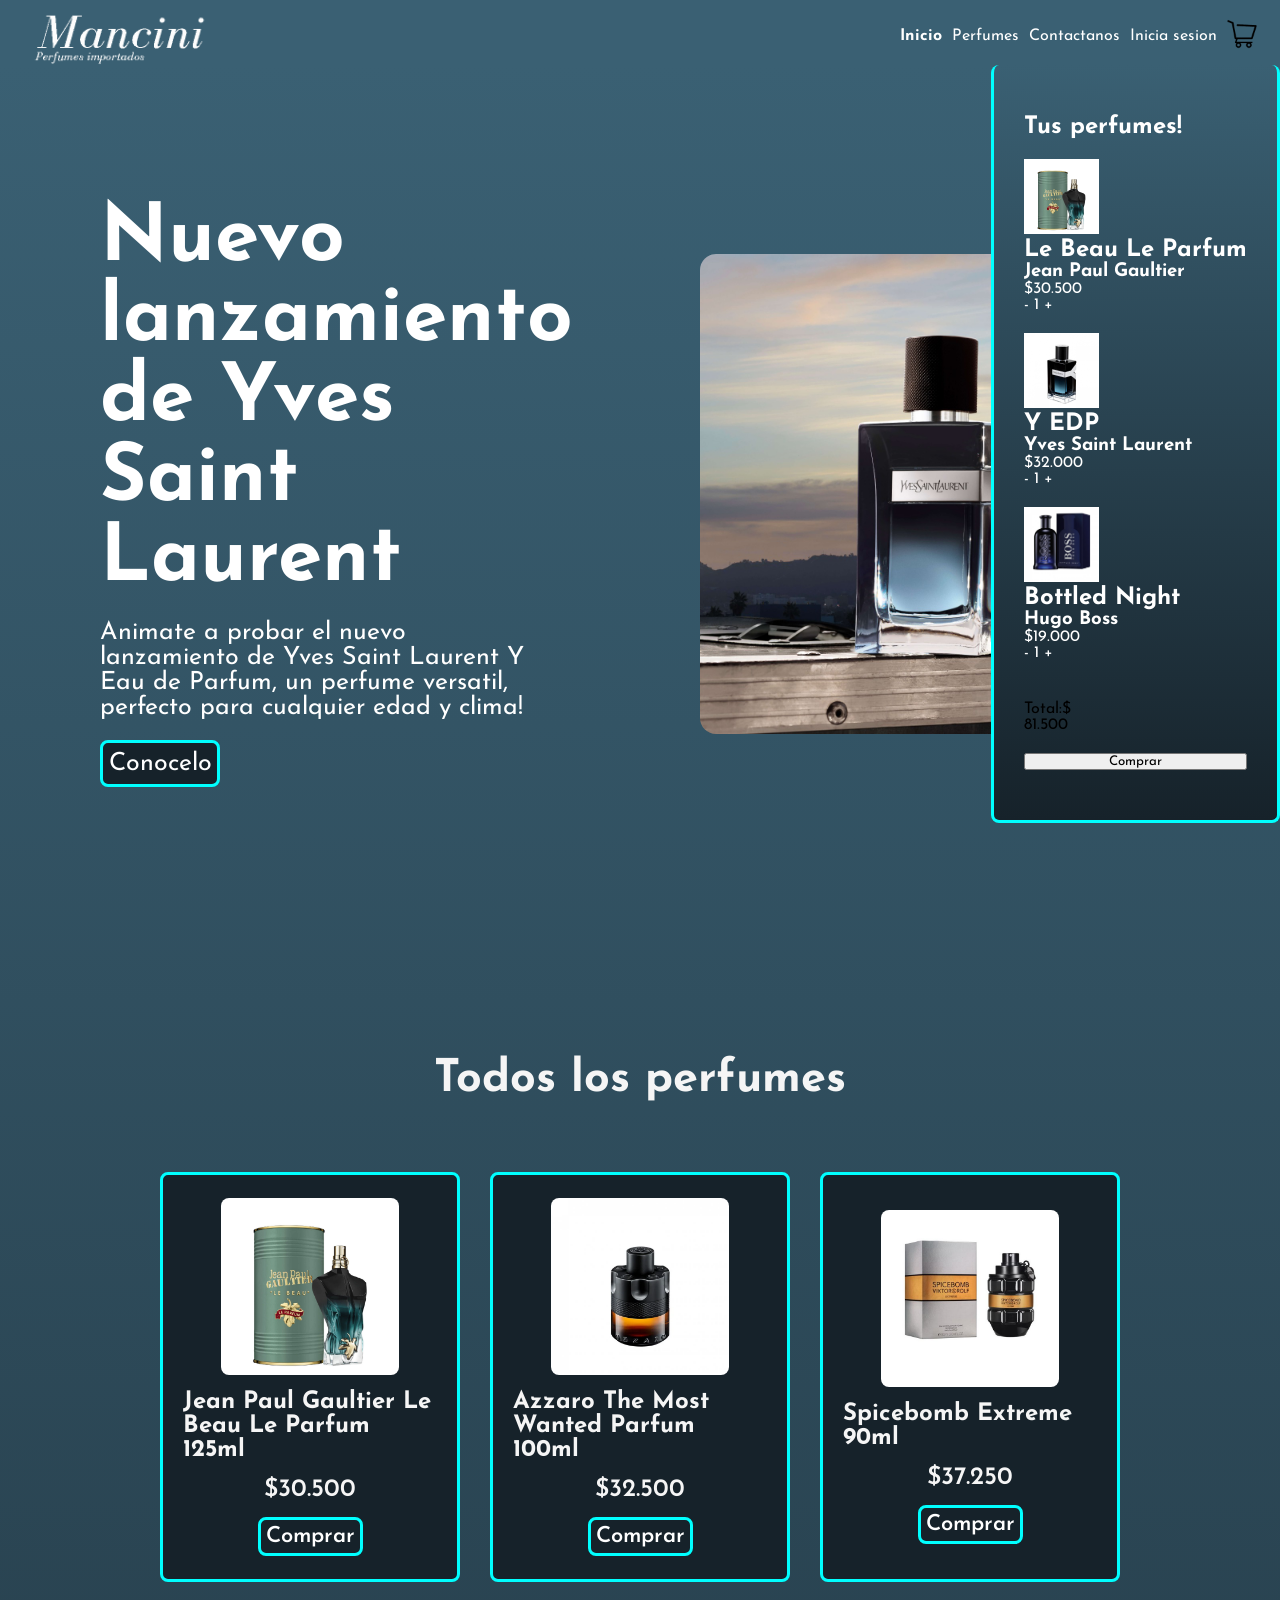
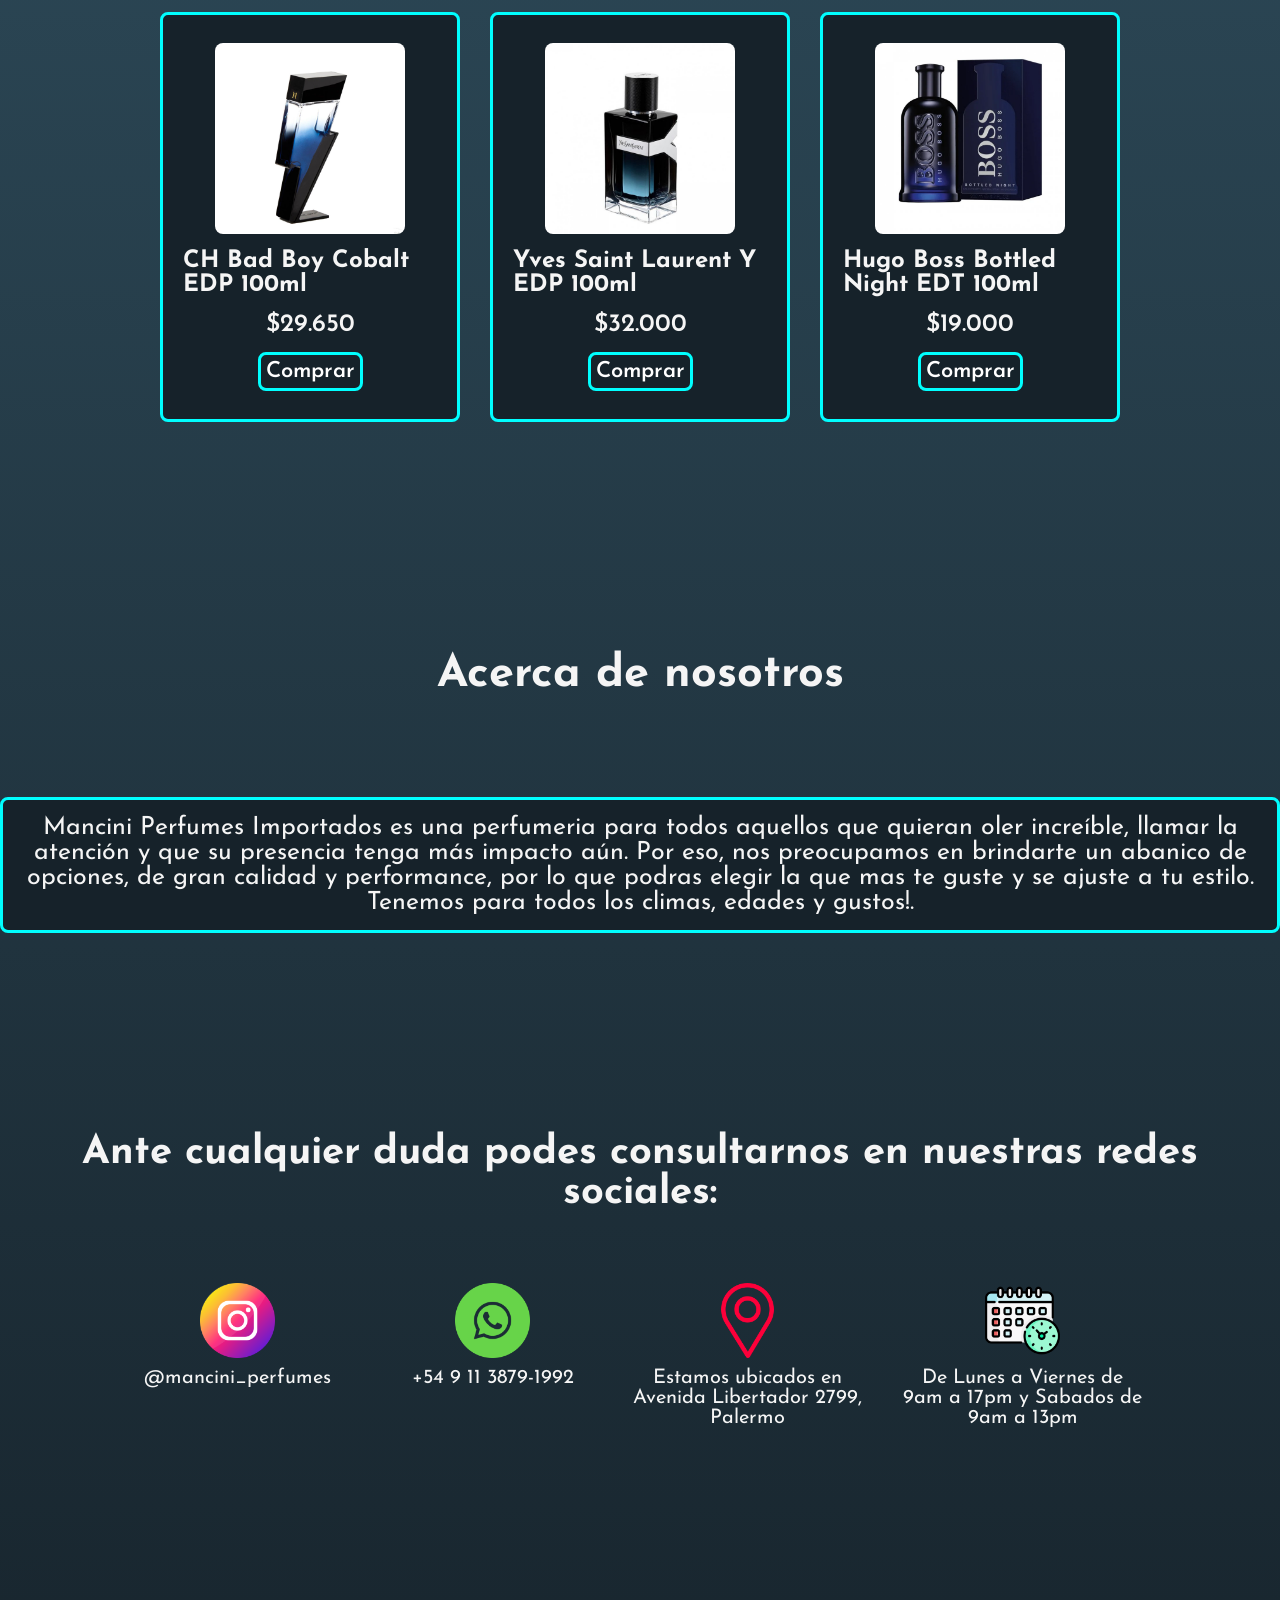
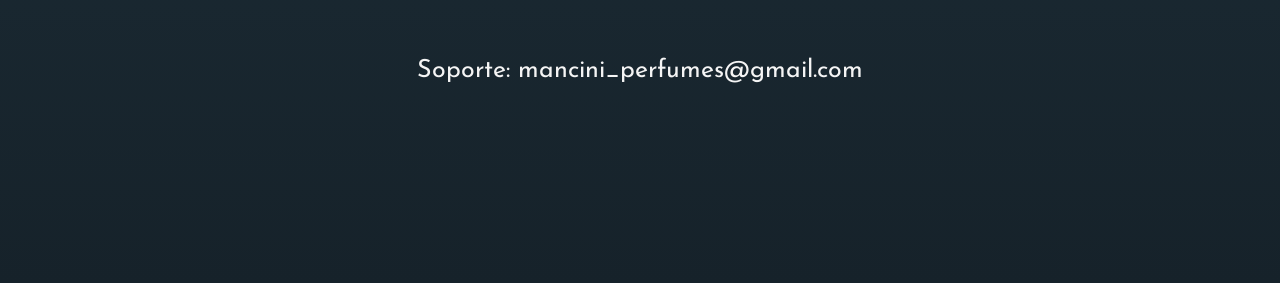
==== index.html @ 91bfac7e "carrito" ====
<!DOCTYPE html>
<html lang="en">
<head>
    <meta charset="UTF-8">
    <meta http-equiv="X-UA-Compatible" content="IE=edge">
    <meta name="viewport" content="width=device-width, initial-scale=1.0">
    <title>Mancini Perfumes Importados</title>
    <link rel="stylesheet" href="assets/style.css">
    <link rel="stylesheet" href="/assets/mediaquieries.css">
</head>
<body>
    <header> 
        <img src="/assets/img/logoint.png" alt="logoint" class="logo-h">

        <nav class="navbar">
            <label for="menu-toggle" class="menu-label">
                <img src="./assets/img/menuhamburguesa.png" alt="menu" class="menu-icon">
            </label>
            <input type="checkbox" id="menu-toggle">
            <ul class="navbar-list">
                <li><a href="./index.html">Inicio</a></li>
                <li><a href="#products">Perfumes</a></li>
                <li><a href="#contactanos-section">Contactanos</a></li>
                <li><a href="./inicio-de-sesion.html">Inicia sesion</a></li>
            </ul>
            <div class="cart-icon"><img src="./assets/img/carrito-removebg-preview.png" alt="carrito de compras"></div>
            <div class="cart">
                
                <h2>Tus perfumes!</h2>
                <!-- productos -->
                <div class="cart-item">
                    <img src="./assets/img/perfumes/142495-b-le-beau-le-parfum-edp-125ml_1.jpg" alt="le beau">
                    <div class="item-info">
                        <h2 class="product-title">Le Beau Le Parfum</h2>
                        <h3 class="product-brand">Jean Paul Gaultier</h3>
                        <p class="price">$30.500</p>
                    </div>
                    <div class="quantity-handler">
                        <span class="quantity-minus">-</span>
                        <span class="quantity-total">1</span>
                        <span class="quantity-plus">+</span>
                    </div>
                </div>

                <div class="cart-item">
                    <img src="./assets/img/perfumes/131161-a-y-edp-100ml_1_1.jpg" alt="le beau">
                    <div class="item-info">
                        <h2 class="product-title">Y EDP</h2>
                        <h3 class="product-brand">Yves Saint Laurent</h3>
                        <p class="price">$32.000</p>
                    </div>
                    <div class="quantity-handler">
                        <span class="quantity-minus">-</span>
                        <span class="quantity-total">1</span>
                        <span class="quantity-plus">+</span>
                    </div>
                </div>

                <div class="cart-item">
                    <img src="./assets/img/perfumes/hugo-boss-boss-bottled-night-eau-de-toilette-200ml.jpg" alt="le beau">
                    <div class="item-info">
                        <h2 class="product-title">Bottled Night</h2>
                        <h3 class="product-brand">Hugo Boss</h3>
                        <p class="price">$19.000</p>
                    </div>
                    <div class="quantity-handler">
                        <span class="quantity-minus">-</span>
                        <span class="quantity-total">1</span>
                        <span class="quantity-plus">+</span>
                    </div>
                </div>
                <span class="end-cart-list"></span>
                <div class="total-cart">
                    <p>Total:$</p>
                    <span>81.500</span>
                </div>
                <button class="btn-buy">Comprar</button>
            </div>
        </nav>
    </header>
    <main>
        <section id="hero">
            <div class="hero-text">
                <h1>Nuevo lanzamiento de Yves Saint Laurent</h1>
                <p>Animate a probar el nuevo lanzamiento de Yves Saint Laurent Y Eau de Parfum, un perfume versatil, perfecto para cualquier edad y clima!</p>
                <a href="#y-edp">Conocelo</a>
            </div>
            <div class="hero-card"><img src="./assets/img/hero-y-edp.jpg" alt="Y edp hero" class="Y-hero"></div>
        </section>

        <section id="products">
            <div class="titles"><h2 class="title-product">Todos los perfumes</h2></div>
            <div class="perfumes">
                    <div class="le-beau">
                        <img src="./assets/img/perfumes/142495-b-le-beau-le-parfum-edp-125ml_1.jpg" alt="lebeau" class="le-beau-le-parfum">
                        <h2 class="lebeau-title">Jean Paul Gaultier Le Beau Le Parfum 125ml</h2>
                        <p class="lebeau-price">$30.500</p>
                        <a href="#" class="BuyBtn">Comprar</a>
                    </div>

                    <div class="azzaro">
                        <img src="./assets/img/perfumes/azzaro-the-most-wanted-parfum-50ml.jpg" alt="mw" class="azzaromw">
                        <h2 class="azzaromw-title">Azzaro The Most Wanted Parfum 100ml</h2>
                        <p class="azzaromw-price">$32.500</p>
                        <a href="#" class="BuyBtn">Comprar</a>
                    </div>

                    <div class="spicebomb">
                        <img src="./assets/img/perfumes/spicebombextreme.jpg" alt="" class="spicebombex">
                        <h2 class="spicebomb-title">Spicebomb Extreme 90ml</h2>
                        <p class="spicebomb-price">$37.250</p>
                        <a href="#" class="BuyBtn">Comprar</a>
                    </div>

                    <div class="ch">
                        <img src="./assets/img/perfumes/142868-a-bad-boy-cobalt-edp-150ml_2.jpg" alt="chbb" class="bad-boy">
                        <h2 class="bad-boy-title">CH Bad Boy Cobalt EDP 100ml</h2>
                        <p class="bad-boy-price">$29.650</p>
                        <a href="#" class="BuyBtn">Comprar</a>
                    </div>
                
                    <div id="y-edp">
                        <img src="./assets/img/perfumes/131161-a-y-edp-100ml_1_1.jpg" alt="ysledp" class="ysl-y">
                        <h2 class="ysl-y-title">Yves Saint Laurent Y EDP 100ml</h2>
                        <p class="ysl-y-price">$32.000</p>
                        <a href="#" class="BuyBtn">Comprar</a>
                    </div>

                    <div class="hugo-boss">
                        <img src="./assets/img/perfumes/hugo-boss-boss-bottled-night-eau-de-toilette-200ml.jpg" alt="" class="bottled">
                        <h2 class="bottled-title">Hugo Boss Bottled Night EDT 100ml</h2>
                        <p class="bottled-price">$19.000</p>
                        <a href="#" class="BuyBtn">Comprar</a>
                    </div>
            </div>
        </section>

        <section id="about-us">
            <h2 class="about-us-title">Acerca de nosotros</h2>
            <p class="about-us-text">Mancini Perfumes Importados es una perfumeria para todos aquellos que quieran oler increíble, llamar la atención y que su presencia tenga más impacto aún.
                Por eso, nos preocupamos en brindarte un abanico de opciones, de gran calidad y performance, por lo que podras elegir la que mas te guste y se ajuste a tu estilo.
                Tenemos para todos los climas, edades y gustos!.</p>
        </section>

        <section id="contactanos-section">
            <h2 class="contacto-title">Ante cualquier duda podes consultarnos en nuestras redes sociales:</h2>
            <div class="redes">    
                <div class="instagram">   
                    <img src="./assets/img/logos-redes/3955024.png" alt="logoig" class="logo-insta">
                    <p class="texto-insta">@mancini_perfumes</p>
                </div>
                <div class="whatsapp">
                    <img src="./assets/img/logos-redes/whatsapp.png" alt="logowpp" class="logo-whatsapp">
                    <p class="texto-whatsapp">+54 9 11 3879-1992</p>
                </div>
                <div class="localizacion">
                    <img src="./assets/img/logos-redes/1001022.png" alt="" class="location">
                    <p class="direccion">Estamos ubicados en Avenida Libertador 2799, Palermo</p>
                </div>
                <div class="horarios">
                    <img src="./assets/img/logos-redes/2802888.png" alt="" class="horaydia">
                    <p>De Lunes a Viernes de 9am a 17pm y Sabados de 9am a 13pm</p>
                </div>
            </div>
        </section>
        <footer><p>Soporte: mancini_perfumes@gmail.com</p></footer>
        <div class="product-confirm"></div>
    </main>  
</body>
</html>
---- assets/style.css ----
@import url('https://fonts.googleapis.com/css2?family=Josefin+Sans:ital,wght@0,100;0,200;0,300;0,400;0,500;0,600;0,700;1,100;1,200;1,300;1,400;1,500;1,600;1,700&display=swap');

:root{
    --background-color-header: #3A6073;
    --background-color-main:#16222A;
}

*{
    margin: 0;
    padding: 0;
    box-sizing: border-box;
    text-decoration: none;
    list-style-type: none;
    font-family: 'Josefin Sans', sans-serif;
}

html {
    scroll-behavior: smooth;
    transition: transform 0.6s;
}

body::-webkit-scrollbar{
    display: none;
}

/* Header */

 header{
    margin-top: 0;
    width: 100%;
    display: flex;
    background:#3A6073;
    justify-content: space-between;
    align-items: center;
    max-height: 65px;
    padding: 0rem 0.5rem 0rem 1rem;
    position: sticky;
    top: 0;
    z-index: 1
}

.navbar,.navbar-list{
    display: flex;
    align-items: center;
    justify-content: center;
    flex-direction: row;
}

.navbar{
    gap: 10px;
}

.navbar-list{
    gap: 10px;
}

.navbar-list a{
    color: white;
    cursor: pointer;
}

.navbar-list li:first-child{
    font-weight: 900;
}

/* .cart-icon{
    width: 50px;
    cursor: pointer;
    padding-right: 5%;
} */

.logo-h{
    width: 200px;
    padding: 0.5rem;
    cursor: pointer;
}

#menu-toggle, .menu-label{
    display: none;
}

.cart-icon{
    width: 45px;
    padding-right:30px;
}

.cart-icon img{
    width: 30px;
    cursor: pointer;
  }

.cart{
    position: absolute;
    top: 65px;
    right: 0;
    padding: 50px 30px;
    background: -webkit-linear-gradient(to bottom, #3A6073, #16222A);
    background: linear-gradient(to bottom, #3A6073, #16222A);
    border: 3px solid aqua;
    border-top: 0px;
    border-radius: 0.5rem;
    display: flex;
    flex-direction: column;
    gap: 20px;
    z-index: 2;
}

.cart h2{
    color: white;
    font-weight: 800;
}

.cart-item{
    color: white;
}

.cart-item img{
    width: 75px;
}


/* Main */

main{
    background: #16222A;
    background: -webkit-linear-gradient(to bottom, #3A6073, #16222A);
    background: linear-gradient(to bottom, #3A6073, #16222A);
    display: flex;
    flex-direction: column;
    color: whitesmoke;
    align-items: center;
    justify-content: center;
    width: 100%;
    gap: 200px;
}

/* Hero */

#hero{
    display: flex;
    margin-top: 65px;
    padding: 70px 0px;
    max-width: 1200px;
    justify-content:center;
    align-items:center;
    flex-wrap: wrap;
}

.hero-text{
    display: flex;
    flex-direction: column;
    gap: 20px;
    max-width: 50%;
}

.hero-text h1{
    font-size: 80px;
    width: 85%;
    min-width: 500px;
    font-weight: 800;
    color: white;
}

.hero-text p{
    font-size: 25px;
    width: 75%;
    color: white;

}

.hero-text a{
    color: white;
    font-size: 25px;
    background-color: #16222A;
    border: solid 3px aqua;
    width: 120px;
    padding: 8px 0px;
    border-radius: 0.5rem;
    text-align: center;
}

.hero-card{
    width: 40%;
    display: flex;
    justify-content: center;
}

.Y-hero{
    width: 100%;
    border-radius: 1rem;
}

.titles{
    display: flex;
    flex-direction: column;
    font-size: 30px;
}

#products{
    flex-direction: column;
    display: flex;
    align-items: center;
    gap: 40px;
    width: 100vw;
}

.perfumes{

    display: grid;
    justify-content: center;
    grid-template-columns: 400px 400px 400px;
    width: 80%;
    margin: 0 auto;

    padding: 30px;

    gap: 30px;
}

.le-beau{
    display: flex;
    flex-direction: column;
    align-items: center;
    justify-content: center;
    border: 3px solid aqua;
    border-radius: 0.5rem;
    width: 400px;
    height: 500px;
    padding: 20px;
    gap: 15px;
    background-color: #16222A;
    transition: transform 0.6s;
    cursor: pointer;
}

.le-beau:hover{
    transform: scale(1.1)
}

.le-beau p{
    font-size: 25px;
    font-weight: 600;
}

.le-beau a{
    border: 3px solid aqua;
    background-color: #16222A;
    color: white;
    padding: 5px;
    font-size: 22px;
    font-weight: 600;
    border-radius: 0.5rem;
}

.le-beau img{
    width: 70%;
    border-radius: 0.5rem;
}

.azzaro{
    display: flex;
    flex-direction: column;
    align-items: center;
    justify-content: center;
    border: 3px solid aqua;
    border-radius: 0.5rem;
    width: 400px;
    height: 500px;
    padding: 20px;
    gap: 15px;
    background-color: #16222A;
    transition: transform 0.6s;
    cursor: pointer;
}

.azzaro:hover{
    transform: scale(1.1)
}

.azzaro p{
    font-size: 25px;
    font-weight: 600;
}

.azzaro a{
    border: 3px solid aqua;
    background-color: #16222A;
    color: white;
    padding: 5px;
    font-size: 22px;
    font-weight: 600;
    border-radius: 0.5rem;
}

.azzaro img{
    width: 70%;
    border-radius: 0.5rem;
}

.spicebomb{
    display: flex;
    flex-direction: column;
    align-items: center;
    justify-content: center;
    border: 3px solid aqua;
    border-radius: 0.5rem;
    width: 400px;
    height: 500px;
    padding: 20px;
    gap: 15px;
    background-color: #16222A;
    transition: transform 0.6s;
    cursor: pointer;
}

.spicebomb:hover{
    transform: scale(1.1)
}

.spicebomb p{
    font-size: 25px;
    font-weight: 600;
}

.spicebomb a{
    border: 3px solid aqua;
    background-color: #16222A;
    color: white;
    padding: 5px;
    font-size: 22px;
    font-weight: 600;
    border-radius: 0.5rem;
}

.spicebomb img{
    width: 70%;
    border-radius: 0.5rem;
}

.ch{
    display: flex;
    flex-direction: column;
    align-items: center;
    justify-content: center;
    border: 3px solid aqua;
    border-radius: 0.5rem;
    width: 400px;
    height: 500px;
    padding: 20px;
    gap: 15px;
    background-color: #16222A;
    transition: transform 0.6s;
    cursor: pointer;
}

.ch:hover{
    transform: scale(1.1)
}

.ch p{
    font-size: 25px;
    font-weight: 600;
}

.ch a{
    border: 3px solid aqua;
    background-color: #16222A;
    color: white;
    padding: 5px;
    font-size: 22px;
    font-weight: 600;
    border-radius: 0.5rem;
}

.ch img{
    width: 75%;
    border-radius: 0.5rem;
}

#y-edp{
    display: flex;
    flex-direction: column;
    align-items: center;
    justify-content: center;
    border: 3px solid aqua;
    border-radius: 0.5rem;
    width: 400px;
    height: 500px;
    padding: 20px;
    gap: 15px;
    background-color: #16222A;
    transition: transform 0.6s;
    cursor: pointer;
}

#y-edp:hover{
    transform: scale(1.1)
}

#y-edp p{
    font-size: 25px;
    font-weight: 600;
}

#y-edp a{
    border: 3px solid aqua;
    background-color: #16222A;
    color: white;
    padding: 5px;
    font-size: 22px;
    font-weight: 600;
    border-radius: 0.5rem;
}

#y-edp img{
    width: 75%;
    border-radius: 0.5rem;
}

.hugo-boss{
    display: flex;
    flex-direction: column;
    align-items: center;
    justify-content: center;
    border: 3px solid aqua;
    border-radius: 0.5rem;
    width: 400px;
    height: 500px;
    padding: 20px;
    gap: 15px;
    background-color: #16222A;
    transition: transform 0.6s;
    cursor: pointer;
}

.hugo-boss:hover{
    transform: scale(1.1)
}

.hugo-boss p{
    font-size: 25px;
    font-weight: 600;
}

.hugo-boss a{
    border: 3px solid aqua;
    background-color: #16222A;
    color: white;
    padding: 5px;
    font-size: 22px;
    font-weight: 600;
    border-radius: 0.5rem;
}

.hugo-boss img{
    width: 75%;
    border-radius: 0.5rem;
}

#about-us{
    display: flex;
    flex-direction: column;
    justify-content: center;
    text-align: center;
    gap: 100px;
    max-width: 1400px;
}

#about-us h2{
    font-size: 45px;
}

.about-us-text{
    font-size: 25px;
    text-align: center;
    background-color: #16222A;
    padding: 15px;
    border: 3px solid aqua;
    border-radius: 0.5rem;
    max-width: 100%;
}

/* Inicio de parte de "inicia de sesion/registrate" */

#iniciosesion{
    display: flex;
    flex-direction: column;
    flex-wrap: wrap;
    width: 100vw;
    height: 100vh;
    background: #16222A;
    background: -webkit-linear-gradient(to bottom, #3A6073, #16222A);
    background: linear-gradient(to bottom, #3A6073, #16222A);
}

.logo-inicio-sesion{
    display: flex;
    justify-content: center;
    top: 0;
}

.formulario{
    position:absolute;
    top: 50%;
    left: 50%;
    transform: translate(-50%, -50%);
    width: 400px;
    height: 400px;
    background:#16222A;
    border: solid 3px aqua;
    border-radius: 0.5rem;
    color: white;
}

.formulario h1{
    text-align: center;
    padding: 20px 0px 20px 0px;
}

.formulario form{
    display: flex;
    flex-direction: column;
    align-items: center;
    justify-content: center;
    gap: 40px;
    font-size: 30px;
}

#email{
    justify-content: center;
    align-items: center;
    height: 25px;
    font-size: 20px;
}

#password{
    justify-content: center;
    align-items: center;
    height: 25px;
    font-size: 20px;
}

.registrarse{
    text-align: center;
}

.sign-in{
    height: 30px;
    width: 200px;
    font-size: 20px;
    font-weight: 700;
    background: #16222A;
    border: 3px solid aqua;
    border-radius: 0.5rem;
    padding: 5px 0px 25px 35px;
    color: white;
}

#registro{
    display: flex;
    flex-direction: column;
    flex-wrap: wrap;
    width: 100vw;
    height: 100vh;
    background: #16222A;
    background: -webkit-linear-gradient(to bottom, #3A6073, #16222A);
    background: linear-gradient(to bottom, #3A6073, #16222A);
}

.sign-up{
    height: 30px;
    width: 200px;
    font-size: 20px;
    font-weight: 700;
    background: #16222A;
    border: 3px solid aqua;
    border-radius: 0.5rem;
    padding: 5px 0px 25px 35px;
    color: white;
}

/* Inicio de codigo de parte "contactanos" */

#contactanos-section{
    flex-direction: column;
    display: flex;
    align-items: center;
    gap: 40px;
    width: 100vw;
}

.contacto-title{
    display: flex;
    text-align: center;
    font-size: 40px;
}


.redes{
    display: grid;
    justify-content: center;
    grid-template-columns: 240px 240px 300px 300px;
    width: 80%;
    margin: 0 auto;
    padding: 30px;
    gap: 15px;
}

.instagram{
    display: flex;
    flex-direction: column;
    align-items: center;
    width: 240px;
    gap: 10px;
}

.instagram img{
    width: 75px;
}

.instagram p{
    font-size: 20px;
}

.whatsapp{
    display: flex;
    flex-direction: column;
    align-items: center;
    width: 240px;
    gap: 10px;
}

.whatsapp img{
    width: 75px;
}

.whatsapp p{
    font-size: 20px;
}


.localizacion{
    display: flex;
    flex-direction: column;
    align-items: center;
    width: 300px;
    gap: 10px;
}

.localizacion img{
    width: 75px;
}

.localizacion p{
    text-align: center;
    font-size: 20px;
}

.horarios{
    display: flex;
    flex-direction: column;
    align-items: center;
    width: 300px;
    gap: 10px;
}

.horarios img{
    width: 75px;
}

.horarios p{
    text-align: center;
    font-size: 20px;
}

footer{
    display: flex;
    text-align: center;
}

footer p{
    font-size: 25px;
}
---- assets/mediaquieries.css ----
@media (max-width:1440px){
    *{
        margin: 0;
        padding: 0;
        box-sizing: border-box;
        text-decoration: none;
        list-style-type: none;
        font-family: 'Josefin Sans', sans-serif;
        flex-wrap: wrap;
    }

    .navbar,.navbar-list{
        display: flex;
        align-items: center;
        justify-content: space-between;
        flex-wrap: nowrap;
        gap: 10px;
    }


}

@media (max-width:1299px){
    *{
        margin: 0;
        padding: 0;
        box-sizing: border-box;
        text-decoration: none;
        list-style-type: none;
        font-family: 'Josefin Sans', sans-serif;
        flex-wrap: wrap;
    }

    .navbar,.navbar-list{
        display: flex;
        align-items: center;
        justify-content: space-between;
        flex-wrap: nowrap;
        gap: 10px;
    }

    .perfumes{
        display: grid;
        grid-template-columns: 300px 300px 300px;
    }

    .le-beau{
        display: flex;
        flex-direction: column;
        align-items: center;
        justify-content: center;
        border: 3px solid aqua;
        border-radius: 0.5rem;
        width: 300px;
        height: 410px;
        padding: 20px;
        gap: 15px;
        background-color: #16222A;
        transition: transform 0.6s;
        cursor: pointer;
    }

    .azzaro{
        display: flex;
        flex-direction: column;
        align-items: center;
        justify-content: center;
        border: 3px solid aqua;
        border-radius: 0.5rem;
        width: 300px;
        height: 410px;
        padding: 20px;
        gap: 15px;
        background-color: #16222A;
        transition: transform 0.6s;
        cursor: pointer;
    }

    .spicebomb{
        display: flex;
        flex-direction: column;
        align-items: center;
        justify-content: center;
        border: 3px solid aqua;
        border-radius: 0.5rem;
        width: 300px;
        height: 410px;
        padding: 20px;
        gap: 15px;
        background-color: #16222A;
        transition: transform 0.6s;
        cursor: pointer;
    }

    .ch{
        display: flex;
        flex-direction: column;
        align-items: center;
        justify-content: center;
        border: 3px solid aqua;
        border-radius: 0.5rem;
        width: 300px;
        height: 410px;
        padding: 20px;
        gap: 15px;
        background-color: #16222A;
        transition: transform 0.6s;
        cursor: pointer;
    }

    #y-edp{
        display: flex;
        flex-direction: column;
        align-items: center;
        justify-content: center;
        border: 3px solid aqua;
        border-radius: 0.5rem;
        width: 300px;
        height: 410px;
        padding: 20px;
        gap: 15px;
        background-color: #16222A;
        transition: transform 0.6s;
        cursor: pointer;
    }

    .hugo-boss{
        display: flex;
        flex-direction: column;
        align-items: center;
        justify-content: center;
        border: 3px solid aqua;
        border-radius: 0.5rem;
        width: 300px;
        height: 410px;
        padding: 20px;
        gap: 15px;
        background-color: #16222A;
        transition: transform 0.6s;
        cursor: pointer;
    }

    .redes{
        display: grid;
        grid-template-columns: 240px 240px 260px 260px;
    }

    .instagram{
        width: 240px;
    }

    .whatsapp{
        width: 240px;
    }

    .localizacion{
        width: 240px;
    }

    .horarios{
        width:240px;
    }
}

@media (max-width:1024px){
    *{
        margin: 0;
        padding: 0;
        box-sizing: border-box;
        text-decoration: none;
        list-style-type: none;
        font-family: 'Josefin Sans', sans-serif;
        flex-wrap: wrap;
    }

    .navbar,.navbar-list{
        display: flex;
        align-items: center;
        justify-content: space-between;
        flex-wrap: nowrap;
        gap: 10px;
    }

    .redes{
        display: grid;
        grid-template-columns: 220px 220px 240px 240px;
    }

    .instagram{
        width: 220px;
    }

    .whatsapp{
        width: 220px;
    }

    .localizacion{
        width: 220px;
    }

    .horarios{
        width:220px;
    }
}

@media (max-width:999px){
    *{
        margin: 0;
        padding: 0;
        box-sizing: border-box;
        text-decoration: none;
        list-style-type: none;
        font-family: 'Josefin Sans', sans-serif;
        flex-wrap: wrap;
    }

    .navbar,.navbar-list{
        display: flex;
        align-items: center;
        justify-content: space-between;
        flex-wrap: nowrap;
        gap: 10px;
    }

    .perfumes{
        display: grid;
        grid-template-columns: 250px 250px 250px;
    }

    .le-beau{
        display: flex;
        flex-direction: column;
        align-items: center;
        justify-content: center;
        border: 3px solid aqua;
        border-radius: 0.5rem;
        width: 250px;
        height: 380px;
        padding: 20px;
        gap: 15px;
        background-color: #16222A;
        transition: transform 0.6s;
        cursor: pointer;
    }

    .azzaro{
        display: flex;
        flex-direction: column;
        align-items: center;
        justify-content: center;
        border: 3px solid aqua;
        border-radius: 0.5rem;
        width: 250px;
        height: 380px;
        padding: 20px;
        gap: 15px;
        background-color: #16222A;
        transition: transform 0.6s;
        cursor: pointer;
    }

    .spicebomb{
        display: flex;
        flex-direction: column;
        align-items: center;
        justify-content: center;
        border: 3px solid aqua;
        border-radius: 0.5rem;
        width: 250px;
        height: 380px;
        padding: 20px;
        gap: 15px;
        background-color: #16222A;
        transition: transform 0.6s;
        cursor: pointer;
    }

    .ch{
        display: flex;
        flex-direction: column;
        align-items: center;
        justify-content: center;
        border: 3px solid aqua;
        border-radius: 0.5rem;
        width: 250px;
        height: 380px;
        padding: 20px;
        gap: 15px;
        background-color: #16222A;
        transition: transform 0.6s;
        cursor: pointer;
    }

    #y-edp{
        display: flex;
        flex-direction: column;
        align-items: center;
        justify-content: center;
        border: 3px solid aqua;
        border-radius: 0.5rem;
        width: 250px;
        height: 380px;
        padding: 20px;
        gap: 15px;
        background-color: #16222A;
        transition: transform 0.6s;
        cursor: pointer;
    }

    .hugo-boss{
        display: flex;
        flex-direction: column;
        align-items: center;
        justify-content: center;
        border: 3px solid aqua;
        border-radius: 0.5rem;
        width: 250px;
        height: 380px;
        padding: 20px;
        gap: 15px;
        background-color: #16222A;
        transition: transform 0.6s;
        cursor: pointer;
    }

    .redes{
        display: grid;
        grid-template-columns: 180px 180px 200px 200px;
    }

    .instagram{
        width: 180px;
    }

    .whatsapp{
        width: 180px;
    }

    .localizacion{
        width: 200px;
    }

    .horarios{
        width:200px;
    }
}

@media (max-width:860px){
    *{
        margin: 0;
        padding: 0;
        box-sizing: border-box;
        text-decoration: none;
        list-style-type: none;
        font-family: 'Josefin Sans', sans-serif;
        flex-wrap: wrap;
    }

    .navbar,.navbar-list{
        display: flex;
        align-items: center;
        justify-content: space-between;
        flex-wrap: nowrap;
        gap: 10px;
    }

    .perfumes{
        display: flex;
    }

    .le-beau{
        display: flex;
        flex-direction: column;
        align-items: center;
        justify-content: center;
        border: 3px solid aqua;
        border-radius: 0.5rem;
        width: 250px;
        height: 400px;
        padding: 20px;
        gap: 15px;
        background-color: #16222A;
        transition: transform 0.6s;
        cursor: pointer;
    }

    .azzaro{
        display: flex;
        flex-direction: column;
        align-items: center;
        justify-content: center;
        border: 3px solid aqua;
        border-radius: 0.5rem;
        width: 250px;
        height: 400px;
        padding: 20px;
        gap: 15px;
        background-color: #16222A;
        transition: transform 0.6s;
        cursor: pointer;
    }

    .spicebomb{
        display: flex;
        flex-direction: column;
        align-items: center;
        justify-content: center;
        border: 3px solid aqua;
        border-radius: 0.5rem;
        width: 250px;
        height: 400px;
        padding: 20px;
        gap: 15px;
        background-color: #16222A;
        transition: transform 0.6s;
        cursor: pointer;
    }

    .ch{
        display: flex;
        flex-direction: column;
        align-items: center;
        justify-content: center;
        border: 3px solid aqua;
        border-radius: 0.5rem;
        width: 250px;
        height: 400px;
        padding: 20px;
        gap: 15px;
        background-color: #16222A;
        transition: transform 0.6s;
        cursor: pointer;
    }

    #y-edp{
        display: flex;
        flex-direction: column;
        align-items: center;
        justify-content: center;
        border: 3px solid aqua;
        border-radius: 0.5rem;
        width: 250px;
        height: 400px;
        padding: 20px;
        gap: 15px;
        background-color: #16222A;
        transition: transform 0.6s;
        cursor: pointer;
    }

    .hugo-boss{
        display: flex;
        flex-direction: column;
        align-items: center;
        justify-content: center;
        border: 3px solid aqua;
        border-radius: 0.5rem;
       width: 250px;
        height: 400px;
        padding: 20px;
        gap: 15px;
        background-color: #16222A;
        transition: transform 0.6s;
        cursor: pointer;
    }

    .redes{
        display: grid;
        gap: 15px;
        grid-template-columns: 170px 160px 160px 160px;
    }

    .instagram{
        width: 160px;
    }

    .instagram p{
        font-size: large;
    }

    .whatsapp{
        width: 160px;
    }

    .whatsapp p{
        font-size: large;
    }

    .localizacion{
        width: 160px;
    }

    .localizacion p{
        font-size: large;
    }

    .horarios{
        width: 160px;
    }

    .horarios p{
        font-size: large;
    }
}

@media (max-width:737px){
    *{
        margin: 0;
        padding: 0;
        box-sizing: border-box;
        text-decoration: none;
        list-style-type: none;
        font-family: 'Josefin Sans', sans-serif;
        flex-wrap: wrap;
    }

    .navbar,.navbar-list{
        display: flex;
        align-items: center;
        justify-content: space-between;
        flex-wrap: nowrap;
        gap: 10px;
    }

    .hero-text h1{
        font-size: 40px;
        width: 35%;
        min-width: 400px;
        font-weight: 800;
        color: white;
    }

    .perfumes{
        display: grid;
        grid-template-columns: 250px 250px;
    }

    .le-beau{
        display: flex;
        flex-direction: column;
        align-items: center;
        justify-content: center;
        border: 3px solid aqua;
        border-radius: 0.5rem;
        width: 250px;
        height: 400px;
        padding: 20px;
        gap: 15px;
        background-color: #16222A;
        transition: transform 0.6s;
        cursor: pointer;
    }

    .azzaro{
        display: flex;
        flex-direction: column;
        align-items: center;
        justify-content: center;
        border: 3px solid aqua;
        border-radius: 0.5rem;
        width: 250px;
        height: 400px;
        padding: 20px;
        gap: 15px;
        background-color: #16222A;
        transition: transform 0.6s;
        cursor: pointer;
    }

    .spicebomb{
        display: flex;
        flex-direction: column;
        align-items: center;
        justify-content: center;
        border: 3px solid aqua;
        border-radius: 0.5rem;
        width: 250px;
        height: 400px;
        padding: 20px;
        gap: 15px;
        background-color: #16222A;
        transition: transform 0.6s;
        cursor: pointer;
    }

    .ch{
        display: flex;
        flex-direction: column;
        align-items: center;
        justify-content: center;
        border: 3px solid aqua;
        border-radius: 0.5rem;
        width: 250px;
        height: 400px;
        padding: 20px;
        gap: 15px;
        background-color: #16222A;
        transition: transform 0.6s;
        cursor: pointer;
    }

    #y-edp{
        display: flex;
        flex-direction: column;
        align-items: center;
        justify-content: center;
        border: 3px solid aqua;
        border-radius: 0.5rem;
        width: 250px;
        height: 400px;
        padding: 20px;
        gap: 15px;
        background-color: #16222A;
        transition: transform 0.6s;
        cursor: pointer;
    }

    .hugo-boss{
        display: flex;
        flex-direction: column;
        align-items: center;
        justify-content: center;
        border: 3px solid aqua;
        border-radius: 0.5rem;
       width: 250px;
        height: 400px;
        padding: 20px;
        gap: 15px;
        background-color: #16222A;
        transition: transform 0.6s;
        cursor: pointer;
    }

    .redes{
        display: grid;
        gap: 25px;
        grid-template-columns: 140px 140px;
    }

    .instagram{
        width: 140px;
    }

    .instagram p{
        font-size: medium;
    }

    .whatsapp{
        width: 140px;
    }

    .whatsapp p{
        font-size: medium;
    }

    .localizacion{
        width: 140px;
    }

    .localizacion p{
        font-size: medium;
    }

    .horarios{
        width: 140px;
    }

    .horarios p{
        font-size: medium;
    }
}

@media (max-width:581px){
    *{
        margin: 0;
        padding: 0;
        box-sizing: border-box;
        text-decoration: none;
        list-style-type: none;
        font-family: 'Josefin Sans', sans-serif;
        flex-wrap: wrap;
    }

    .navbar{
        flex-wrap: wrap;

    }

    .navbar-list{
        position: absolute;
        top: 65px;
        left: 5%;
        right: 5%;
        width: 90%;
        flex-direction: column;
        background: #16222A;
        background: -webkit-linear-gradient(to bottom, #3A6073, #16222A);
        background: linear-gradient(to bottom, #3A6073, #16222A);
        border: 3px solid aqua;
        border-bottom-left-radius: 0.5rem;
        border-bottom-right-radius: 0.5rem;
        text-align: center;
        border-top: 0px;
        gap: 15px;
        z-index: 2;
        padding: 45px 30px ;
        display: none;
    }

    .menu-label{
        display: flex;
        cursor: pointer;
        align-items: center;
        justify-content: flex-end;
        top: 0;
    }

    .menu-icon{
        margin: 0;
        width: 40px;
    }

    #menu-toggle:checked + .navbar-list{
        display: flex;
    }
}

    @media (max-width:545px){
        *{
            margin: 0;
            padding: 0;
            box-sizing: border-box;
            text-decoration: none;
            list-style-type: none;
            font-family: 'Josefin Sans', sans-serif;
            flex-wrap: wrap;
        }

        .navbar{
            flex-wrap: wrap;

        }

        .navbar-list{
            position: absolute;
            top: 65px;
            left: 5%;
            right: 5%;
            width: 90%;
            flex-direction: column;
            background: #16222A;
            background: -webkit-linear-gradient(to bottom, #3A6073, #16222A);
            background: linear-gradient(to bottom, #3A6073, #16222A);
            border: 3px solid aqua;
            border-bottom-left-radius: 0.5rem;
            border-bottom-right-radius: 0.5rem;
            text-align: center;
            border-top: 0px;
            gap: 15px;
            z-index: 2;
            padding: 45px 30px ;
            display: none;
        }

        .menu-label{
            display: flex;
            cursor: pointer;
            align-items: center;
            justify-content: flex-end;
            top: 0;
        }

        .menu-icon{
            margin: 0;
            width: 40px;
        }

        #menu-toggle:checked + .navbar-list{
            display: flex;
        }

        .perfumes{
            display: grid;
            grid-template-columns: 220px 228px;
        }

        .le-beau{
            display: flex;
            flex-direction: column;
            align-items: center;
            justify-content: center;
            border: 3px solid aqua;
            border-radius: 0.5rem;
            width: 230px;
            height: 380px;
            padding: 20px;
            gap: 15px;
            background-color: #16222A;
            transition: transform 0.6s;
            cursor: pointer;
        }

        .azzaro{
            display: flex;
            flex-direction: column;
            align-items: center;
            justify-content: center;
            border: 3px solid aqua;
            border-radius: 0.5rem;
            width: 230px;
            height: 380px;
            padding: 20px;
            gap: 15px;
            background-color: #16222A;
            transition: transform 0.6s;
            cursor: pointer;
        }

        .spicebomb{
            display: flex;
            flex-direction: column;
            align-items: center;
            justify-content: center;
            border: 3px solid aqua;
            border-radius: 0.5rem;
            width: 230px;
            height: 380px;
            padding: 20px;
            gap: 15px;
            background-color: #16222A;
            transition: transform 0.6s;
            cursor: pointer;
        }

        .ch{
            display: flex;
            flex-direction: column;
            align-items: center;
            justify-content: center;
            border: 3px solid aqua;
            border-radius: 0.5rem;
            width: 230px;
            height: 380px;
            padding: 20px;
            gap: 15px;
            background-color: #16222A;
            transition: transform 0.6s;
            cursor: pointer;
        }

        #y-edp{
            display: flex;
            flex-direction: column;
            align-items: center;
            justify-content: center;
            border: 3px solid aqua;
            border-radius: 0.5rem;
            width: 230px;
            height: 380px;
            padding: 20px;
            gap: 15px;
            background-color: #16222A;
            transition: transform 0.6s;
            cursor: pointer;
        }

        .hugo-boss{
            display: flex;
            flex-direction: column;
            align-items: center;
            justify-content: center;
            border: 3px solid aqua;
            border-radius: 0.5rem;
           width: 250px;
            width: 230px;
            height: 380px;
            gap: 15px;
            background-color: #16222A;
            transition: transform 0.6s;
            cursor: pointer;
        }

    }

    @media (max-width:499px){
        *{
            margin: 0;
            padding: 0;
            box-sizing: border-box;
            text-decoration: none;
            list-style-type: none;
            font-family: 'Josefin Sans', sans-serif;
            flex-wrap: wrap;
        }

        .navbar{
            flex-wrap: wrap;

        }

        .navbar-list{
            position: absolute;
            top: 65px;
            left: 5%;
            right: 5%;
            width: 90%;
            flex-direction: column;
            background: #16222A;
            background: -webkit-linear-gradient(to bottom, #3A6073, #16222A);
            background: linear-gradient(to bottom, #3A6073, #16222A);
            border: 3px solid aqua;
            border-bottom-left-radius: 0.5rem;
            border-bottom-right-radius: 0.5rem;
            text-align: center;
            border-top: 0px;
            gap: 15px;
            z-index: 2;
            padding: 45px 30px ;
            display: none;
        }

        .menu-label{
            display: flex;
            cursor: pointer;
            align-items: center;
            justify-content: flex-end;
            top: 0px;
        }

        .menu-icon{
            margin: 0;
            width: 40px;
        }

        #menu-toggle:checked + .navbar-list{
            display: flex;
        }

        .perfumes{
            display: grid;
            grid-template-columns: 200px 200px;
        }

        .le-beau{
            display: flex;
            flex-direction: column;
            align-items: center;
            justify-content: center;
            border: 3px solid aqua;
            border-radius: 0.5rem;
            width: 200px;
            height: 350px;
            padding: 20px;
            gap: 15px;
            background-color: #16222A;
            transition: transform 0.6s;
            cursor: pointer;
        }

        .le-beau h2, .le-beau a, .le-beau p{
            font-size:21px;
        }

        .azzaro{
            display: flex;
            flex-direction: column;
            align-items: center;
            justify-content: center;
            border: 3px solid aqua;
            border-radius: 0.5rem;
            width: 200px;
            height: 350px;
            padding: 20px;
            gap: 15px;
            background-color: #16222A;
            transition: transform 0.6s;
            cursor: pointer;
        }

        .azzaro h2, .azzaro a, .azzaro p{
            font-size: 21px;
        }

        .spicebomb{
            display: flex;
            flex-direction: column;
            align-items: center;
            justify-content: center;
            border: 3px solid aqua;
            border-radius: 0.5rem;
            width: 200px;
            height: 350px;
            padding: 20px;
            gap: 15px;
            background-color: #16222A;
            transition: transform 0.6s;
            cursor: pointer;
        }

        .spicebomb h2, .spicebomb a, .spicebomb p{
            font-size: 21px;
        }

        .ch{
            display: flex;
            flex-direction: column;
            align-items: center;
            justify-content: center;
            border: 3px solid aqua;
            border-radius: 0.5rem;
            width: 200px;
            height: 350px;
            padding: 20px;
            gap: 15px;
            background-color: #16222A;
            transition: transform 0.6s;
            cursor: pointer;
        }

        .ch h2, .ch a, .ch p{
            font-size: 21px;
        }

        #y-edp{
            display: flex;
            flex-direction: column;
            align-items: center;
            justify-content: center;
            border: 3px solid aqua;
            border-radius: 0.5rem;
            width: 200px;
            height: 350px;
            padding: 20px;
            gap: 15px;
            background-color: #16222A;
            transition: transform 0.6s;
            cursor: pointer;
        }

        #y-edp h2, #y-edp a, #y-edp p{
            font-size: 21px;
        }

        .hugo-boss{
            display: flex;
            flex-direction: column;
            align-items: center;
            justify-content: center;
            border: 3px solid aqua;
            border-radius: 0.5rem;
            width: 200px;
            height: 350px;
            gap: 15px;
            background-color: #16222A;
            transition: transform 0.6s;
            cursor: pointer;
        }

        .hugo-boss h2, .hugo-boss a, .hugo-boss p{
            font-size: 21px;
        }
    }

    @media (max-width:450px){
        *{
            margin: 0;
            padding: 0;
            box-sizing: border-box;
            text-decoration: none;
            list-style-type: none;
            font-family: 'Josefin Sans', sans-serif;
            flex-wrap: wrap;
        }

        .navbar{
            flex-wrap: wrap;

        }

        .navbar-list{
            position: absolute;
            top: 65px;
            left: 5%;
            right: 5%;
            width: 90%;
            flex-direction: column;
            background: #16222A;
            background: -webkit-linear-gradient(to bottom, #3A6073, #16222A);
            background: linear-gradient(to bottom, #3A6073, #16222A);
            border: 3px solid aqua;
            border-bottom-left-radius: 0.5rem;
            border-bottom-right-radius: 0.5rem;
            text-align: center;
            border-top: 0px;
            gap: 15px;
            z-index: 2;
            padding: 45px 30px ;
            display: none;
        }

        .menu-label{
            display: flex;
            cursor: pointer;
            align-items: center;
            justify-content: flex-end;
            top: 0px;
        }

        .menu-icon{
            margin: 0;
            width: 40px;
        }

        #menu-toggle:checked + .navbar-list{
            display: flex;
        }

        .perfumes{
            display: grid;
            grid-template-columns: 200px 200px;
            gap: 10px;
        }

    }

    @media (max-width:425px){
        *{
            margin: 0;
            padding: 0;
            box-sizing: border-box;
            text-decoration: none;
            list-style-type: none;
            font-family: 'Josefin Sans', sans-serif;
            flex-wrap: wrap;
        }

        .navbar{
            flex-wrap: wrap;

        }

        .navbar-list{
            position: absolute;
            top: 65px;
            left: 5%;
            right: 5%;
            width: 90%;
            flex-direction: column;
            background: #16222A;
            background: -webkit-linear-gradient(to bottom, #3A6073, #16222A);
            background: linear-gradient(to bottom, #3A6073, #16222A);
            border: 3px solid aqua;
            border-bottom-left-radius: 0.5rem;
            border-bottom-right-radius: 0.5rem;
            text-align: center;
            border-top: 0px;
            gap: 15px;
            z-index: 2;
            padding: 45px 30px ;
            display: none;
        }

        .menu-label{
            display: flex;
            cursor: pointer;
            align-items: center;
            justify-content: flex-end;
            top: 0;
        }

        .menu-icon{
            margin: 0;
            width: 40px;
        }

        #menu-toggle:checked + .navbar-list{
            display: flex;
        }

        #hero{
            display: flex;
            flex-direction: column;
            padding:10px;
        }

        .hero-text{
            gap: 40px;
            align-items: center;
            justify-content: center;
            display: flex;
        }

        .hero-text p{
            display: none;
        }

        .hero-text h1{
            font-size: 40px;
            width: 100%;
            min-width: 100px;
            font-weight: 800;
            color: white;
            padding: 0%;
            text-align: center;
        }

        #hero img{
            display: none;
        }

        .titles{
            font-size: 28px;
            text-align: center;
        }

        .perfumes{
            display: grid;
            grid-template-columns: 180px 180px;
            gap: 10px;

        }

        .le-beau{
            display: flex;
            flex-direction: column;
            align-items: center;
            justify-content: center;
            border: 3px solid aqua;
            border-radius: 0.5rem;
            width: 180px;
            height: 355px;
            padding: 20px;
            gap: 15px;
            background-color: #16222A;
            transition: transform 0.6s;
            cursor: pointer;
        }

        .le-beau img{
            width:130px;
        }

        .le-beau h2, .le-beau a, .le-beau p{
            font-size:19px;
        }

        .azzaro{
            display: flex;
            flex-direction: column;
            align-items: center;
            justify-content: center;
            border: 3px solid aqua;
            border-radius: 0.5rem;
            width: 180px;
            height: 355px;
            padding: 20px;
            gap: 15px;
            background-color: #16222A;
            transition: transform 0.6s;
            cursor: pointer;
        }

        .azzaro img{
            width: 130px;
        }

        .azzaro h2, .azzaro a, .azzaro p{
            font-size: 19px;
        }

        .spicebomb{
            display: flex;
            flex-direction: column;
            align-items: center;
            justify-content: center;
            border: 3px solid aqua;
            border-radius: 0.5rem;
            width: 180px;
            height: 355px;
            padding: 20px;
            gap: 15px;
            background-color: #16222A;
            transition: transform 0.6s;
            cursor: pointer;
        }

        .spicebomb img{
            width: 130px;
        }

        .spicebomb h2, .spicebomb a, .spicebomb p{
            font-size: 19px;
        }

        .ch{
            display: flex;
            flex-direction: column;
            align-items: center;
            justify-content: center;
            border: 3px solid aqua;
            border-radius: 0.5rem;
            width: 180px;
            height: 355px;
            padding: 20px;
            gap: 15px;
            background-color: #16222A;
            transition: transform 0.6s;
            cursor: pointer;
        }

        .ch img{
            width: 130px;
        }

        .ch h2, .ch a, .ch p{
            font-size: 19px;
        }

        #y-edp{
            display: flex;
            flex-direction: column;
            align-items: center;
            justify-content: center;
            border: 3px solid aqua;
            border-radius: 0.5rem;
            width: 180px;
            height: 355px;
            padding: 20px;
            gap: 15px;
            background-color: #16222A;
            transition: transform 0.6s;
            cursor: pointer;
        }

        #y-edp h2, #y-edp a, #y-edp p{
            font-size: 19px;
        }

        #y-edp img{
            width: 130px;
        }

        .hugo-boss{
            display: flex;
            flex-direction: column;
            align-items: center;
            justify-content: center;
            border: 3px solid aqua;
            border-radius: 0.5rem;
            width: 180px;
            height: 355px;
            gap: 15px;
            background-color: #16222A;
            transition: transform 0.6s;
            cursor: pointer;
        }

        .hugo-boss img{
            width: 130px;
        }

        .hugo-boss h2, .hugo-boss a, .hugo-boss p{
            font-size: 19px;
        }

        .contacto-title{
            font-size: 30px;
            text-align: center
        }

        .redes{
            display: grid;
            gap: 25px;
            grid-template-columns: 140px 140px;

        }

        .instagram{
            width: 140px;
        }

        .instagram p{
            font-size: medium;
        }

        .whatsapp{
            width: 140px;
        }

        .whatsapp p{
            font-size: medium;
        }

        .localizacion{
            width: 140px;
        }

        .localizacion p{
            font-size: medium;
        }

        .horarios{
            width: 140px;
        }

        .horarios p{
            font-size: medium;
        }

        .formulario{
            position:absolute;
            top: 50%;
            left: 50%;
            transform: translate(-50%, -50%);
            width: 80%;
            height: 60%;
            background:#16222A;
            border: solid 3px aqua;
            border-radius: 0.5rem;
            color: white;
        }

    }

    @media (max-width:385px){
        *{
            margin: 0;
            padding: 0;
            box-sizing: border-box;
            text-decoration: none;
            list-style-type: none;
            font-family: 'Josefin Sans', sans-serif;
            flex-wrap: wrap;
        }

        .navbar{
            flex-wrap: wrap;

        }

        .navbar-list{
            position: absolute;
            top: 65px;
            left: 5%;
            right: 5%;
            width: 90%;
            flex-direction: column;
            background: #16222A;
            background: -webkit-linear-gradient(to bottom, #3A6073, #16222A);
            background: linear-gradient(to bottom, #3A6073, #16222A);
            border: 3px solid aqua;
            border-bottom-left-radius: 0.5rem;
            border-bottom-right-radius: 0.5rem;
            text-align: center;
            border-top: 0px;
            gap: 15px;
            z-index: 2;
            padding: 45px 30px ;
            display: none;
        }

        .menu-label{
            display: flex;
            cursor: pointer;
            align-items: center;
            justify-content: flex-end;
            top: 0;
        }

        .menu-icon{
            margin: 0;
            width: 40px;
        }

        #menu-toggle:checked + .navbar-list{
            display: flex;
        }

        .title-product{
            font-size: 35px;
        }

        .perfumes{
            display: grid;
            grid-template-columns: 243px;
            gap: 15px;

        }

        .le-beau{
            display: flex;
            flex-direction: column;
            align-items: center;
            justify-content: center;
            border: 3px solid aqua;
            border-radius: 0.5rem;
            width: 250px;
            height: 400px;
            padding: 20px;
            gap: 15px;
            background-color: #16222A;
            transition: transform 0.6s;
            cursor: pointer;
        }

        .le-beau img{
            width: 205px;
        }

        .azzaro{
            display: flex;
            flex-direction: column;
            align-items: center;
            justify-content: center;
            border: 3px solid aqua;
            border-radius: 0.5rem;
            width: 250px;
            height: 400px;
            padding: 20px;
            gap: 15px;
            background-color: #16222A;
            transition: transform 0.6s;
            cursor: pointer;
        }

        .azzaro img{
            width: 205px;
        }

        .spicebomb{
            display: flex;
            flex-direction: column;
            align-items: center;
            justify-content: center;
            border: 3px solid aqua;
            border-radius: 0.5rem;
            width: 250px;
            height: 400px;
            padding: 20px;
            gap: 15px;
            background-color: #16222A;
            transition: transform 0.6s;
            cursor: pointer;
        }

        .spicebomb img{
            width: 205px;
        }

        .ch{
            display: flex;
            flex-direction: column;
            align-items: center;
            justify-content: center;
            border: 3px solid aqua;
            border-radius: 0.5rem;
            width: 250px;
            height: 400px;
            padding: 20px;
            gap: 15px;
            background-color: #16222A;
            transition: transform 0.6s;
            cursor: pointer;
        }

        .ch img{
            width: 205px;
        }

        #y-edp{
            display: flex;
            flex-direction: column;
            align-items: center;
            justify-content: center;
            border: 3px solid aqua;
            border-radius: 0.5rem;
            width: 250px;
            height: 400px;
            padding: 20px;
            gap: 15px;
            background-color: #16222A;
            transition: transform 0.6s;
            cursor: pointer;
        }

        #y-edp img{
            width: 205px;
        }

        .hugo-boss{
            display: flex;
            flex-direction: column;
            align-items: center;
            justify-content: center;
            border: 3px solid aqua;
            border-radius: 0.5rem;
            width: 250px;
            height: 400px;
            padding: 20px;
            gap: 15px;
            background-color: #16222A;
            transition: transform 0.6s;
            cursor: pointer;
        }

        .hugo-boss img{
            width: 205px;
        }

    }

    @media (max-width:345px){

        *{
            margin: 0;
            padding: 0;
            box-sizing: border-box;
            text-decoration: none;
            list-style-type: none;
            font-family: 'Josefin Sans', sans-serif;
            flex-wrap: wrap;
        }

        .navbar{
            flex-wrap: wrap;

        }

        .navbar-list{
            position: absolute;
            top: 65px;
            left: 5%;
            right: 5%;
            width: 90%;
            flex-direction: column;
            background: #16222A;
            background: -webkit-linear-gradient(to bottom, #3A6073, #16222A);
            background: linear-gradient(to bottom, #3A6073, #16222A);
            border: 3px solid aqua;
            border-bottom-left-radius: 0.5rem;
            border-bottom-right-radius: 0.5rem;
            text-align: center;
            border-top: 0px;
            gap: 15px;
            z-index: 2;
            padding: 45px 30px ;
            display: none;
        }

        .menu-label{
            display: flex;
            cursor: pointer;
            align-items: center;
            justify-content: flex-end;
            top: 0;
        }

        .menu-icon{
            margin: 0;
            width: 25px;
        }

        .cart-icon{
            width: 25px;
        }

        #menu-toggle:checked + .navbar-list{
            display: flex;
        }

        .hero-text h1{
            min-height: 50px;
            text-align: left;
            font-size: 35px;
        }

        .hero-text{
            display: flex;
        }

        #products{
            width: 300px;
        }

        .title-product{
            font-size: 25px;
        }

        .perfumes{
            display: grid;
            grid-template-columns: 243px;
            gap: 15px;

        }

        .le-beau{
            display: flex;
            flex-direction: column;
            align-items: center;
            justify-content: center;
            border: 3px solid aqua;
            border-radius: 0.5rem;
            width: 220px;
            height: 400px;
            padding: 20px;
            gap: 15px;
            background-color: #16222A;
            transition: transform 0.6s;
            cursor: pointer;
        }

        .le-beau img{
            width: 165px;
        }

        .azzaro{
            display: flex;
            flex-direction: column;
            align-items: center;
            justify-content: center;
            border: 3px solid aqua;
            border-radius: 0.5rem;
            width: 220px;
            height: 400px;
            padding: 20px;
            gap: 15px;
            background-color: #16222A;
            transition: transform 0.6s;
            cursor: pointer;
        }

        .azzaro img{
            width: 165px;
        }

        .spicebomb{
            display: flex;
            flex-direction: column;
            align-items: center;
            justify-content: center;
            border: 3px solid aqua;
            border-radius: 0.5rem;
            width: 220px;
            height: 400px;
            padding: 20px;
            gap: 15px;
            background-color: #16222A;
            transition: transform 0.6s;
            cursor: pointer;
        }

        .spicebomb img{
            width: 165px;
        }

        .ch{
            display: flex;
            flex-direction: column;
            align-items: center;
            justify-content: center;
            border: 3px solid aqua;
            border-radius: 0.5rem;
            width: 220px;
            height: 400px;
            padding: 20px;
            gap: 15px;
            background-color: #16222A;
            transition: transform 0.6s;
            cursor: pointer;
        }

        .ch img{
            width: 165px;
        }

        #y-edp{
            display: flex;
            flex-direction: column;
            align-items: center;
            justify-content: center;
            border: 3px solid aqua;
            border-radius: 0.5rem;
            width: 220px;
            height: 400px;
            padding: 20px;
            gap: 15px;
            background-color: #16222A;
            transition: transform 0.6s;
            cursor: pointer;
        }

        #y-edp img{
            width: 165px;
        }

        .hugo-boss{
            display: flex;
            flex-direction: column;
            align-items: center;
            justify-content: center;
            border: 3px solid aqua;
            border-radius: 0.5rem;
            width: 220px;
            height: 400px;
            padding: 20px;
            gap: 15px;
            background-color: #16222A;
            transition: transform 0.6s;
            cursor: pointer;
        }

        .hugo-boss img{
            width: 165px;
        }

        #about-us{
            width: 250px
        }

        .about-us-text{
            font-size: medium;
            display: flex;            
        }

        footer p{
            font-size: 20px;
        }
    }


    @media (max-width:320px){
        *{
            margin: 0;
            padding: 0;
            box-sizing: border-box;
            text-decoration: none;
            list-style-type: none;
            font-family: 'Josefin Sans', sans-serif;
            flex-wrap: wrap;
            width: 100%;
        }

        .logo-h{
            width: 150px;
        }

        .menu-icon{
            width: 20px;
            margin: 0;
        }

        .cart-icon{
            width: 20px;
            margin: 0;
        }

        .perfumes{
            display:grid;
        }

        .hero-text h1{
            min-height: 50px;
            text-align: left;
        }

        .hero-text{
            display: flex;
            padding-right: 220px;
        }

        footer p{
            font-size: 17px;
        }

        .contacto-title{
            font-size: 17px;
        }

        .redes{
            display: grid;
            gap: 25px;
            grid-template-columns: 120px;

        }

        .instagram{
            width: 120px;
        }

        .instagram p{
            font-size: medium;
        }

        .whatsapp{
            width: 120px;
        }

        .whatsapp p{
            font-size: medium;
        }

        .localizacion{
            width: 120px;
        }

        .localizacion p{
            font-size: medium;
        }

        .horarios{
            width: 120px;
        }

        .horarios p{
            font-size: medium;
        }
    }
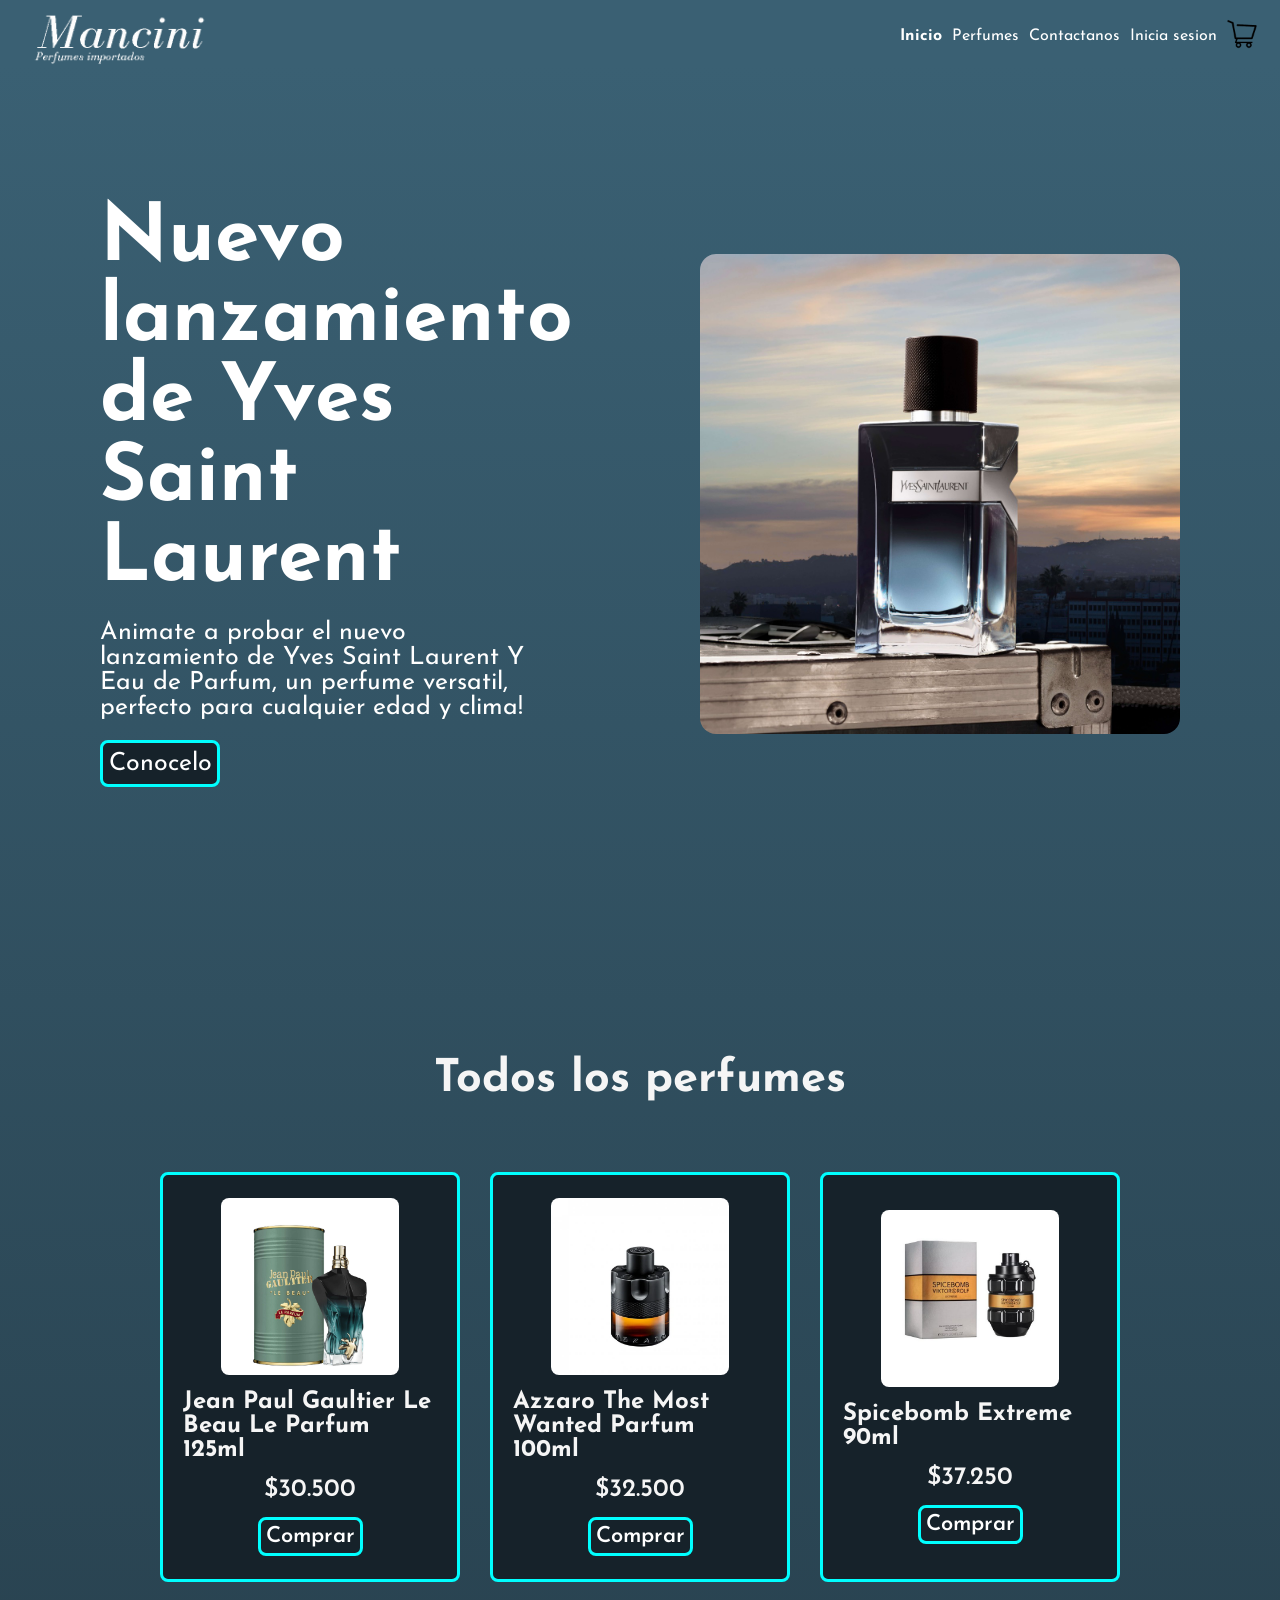
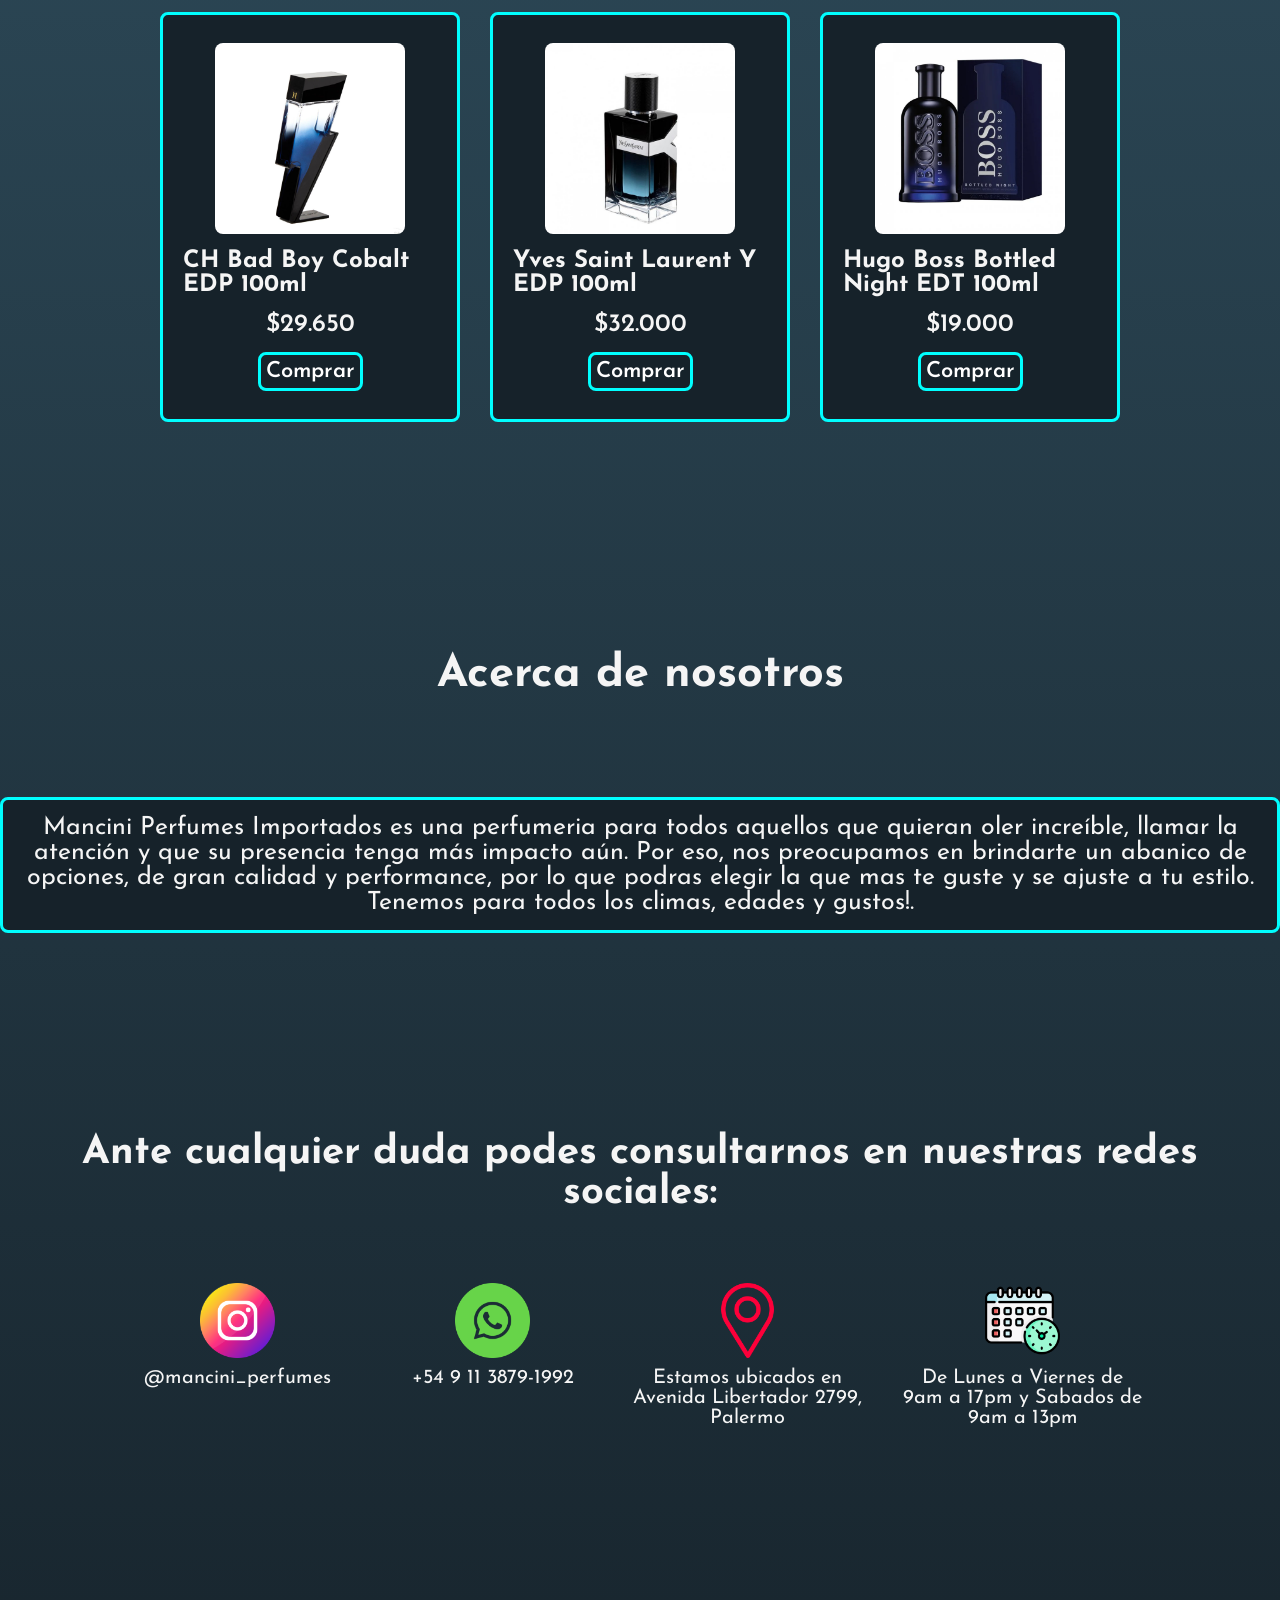
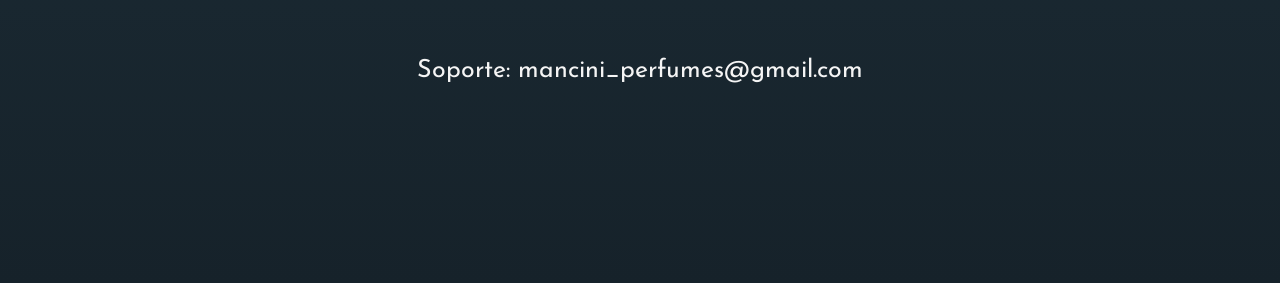
==== commit cb400b9d: "carrito terminado" ====
--- a/index.html
+++ b/index.html
@@ -23,9 +23,12 @@
                 <li><a href="#contactanos-section">Contactanos</a></li>
                 <li><a href="./inicio-de-sesion.html">Inicia sesion</a></li>
             </ul>
-            <div class="cart-icon"><img src="./assets/img/carrito-removebg-preview.png" alt="carrito de compras"></div>
-            <div class="cart">
-                
+
+            <label for="cart-toggle" class="cart-label">
+                <div class="cart-icon"><img src="./assets/img/carrito-removebg-preview.png" alt="carrito de compras"></div>
+            </label>
+            <input type="checkbox" id="cart-toggle">
+            <div class="cart">                
                 <h2>Tus perfumes!</h2>
                 <!-- productos -->
                 <div class="cart-item">
--- a/assets/style.css
+++ b/assets/style.css
@@ -63,12 +63,6 @@
     font-weight: 900;
 }
 
-/* .cart-icon{
-    width: 50px;
-    cursor: pointer;
-    padding-right: 5%;
-} */
-
 .logo-h{
     width: 200px;
     padding: 0.5rem;
@@ -77,6 +71,14 @@
 
 #menu-toggle, .menu-label{
     display: none;
+}
+
+#cart-toggle{
+    display: none;
+}
+
+#cart-toggle:checked + .cart{
+    display: flex;
 }
 
 .cart-icon{
@@ -93,7 +95,7 @@
     position: absolute;
     top: 65px;
     right: 0;
-    padding: 50px 30px;
+    padding: 50px 5px;
     background: -webkit-linear-gradient(to bottom, #3A6073, #16222A);
     background: linear-gradient(to bottom, #3A6073, #16222A);
     border: 3px solid aqua;
@@ -101,8 +103,15 @@
     border-radius: 0.5rem;
     display: flex;
     flex-direction: column;
+    align-items: center;
     gap: 20px;
     z-index: 2;
+    overflow-y: scroll;
+    display: none;
+}
+
+.cart::-webkit-scrollbar{
+    display: none;
 }
 
 .cart h2{
@@ -112,12 +121,84 @@
 
 .cart-item{
     color: white;
+    display: flex;
+    align-items: center;
+    justify-content: space-between;
+    gap: 10px;
+    border: 3px solid aquamarine;
+    border-radius: 0.5rem;
+    padding: 5px;
+    width: 320px;
+}
+
+.cart-item h2{
+    font-size: 17px;
+    font-weight: 900;
+}
+
+.cart-item h3{
+    font-size: 15px;
+    font-weight: 500;
 }
 
 .cart-item img{
     width: 75px;
 }
 
+.quantity-handler{
+    display: flex;
+    align-items: center;
+    justify-content: center;
+    gap: 15px;
+}
+
+.quantity-minus{
+    font-size: 30px;
+    border: 3px solid aquamarine;
+    padding-left: 10px;
+    padding-right: 10px;
+    border-radius: 0.5rem;
+}
+
+.quantity-plus{
+    font-size: 30px;
+    border: 3px solid aquamarine;
+    padding-left: 6px;
+    padding-right: 6px;
+    border-radius: 0.5rem;
+}
+
+.quantity-total{
+    font-size: 20px;
+}
+
+.end-cart-list{
+    width: 350px;
+    height: 3px;
+    background: aquamarine;
+}
+
+.total-cart{
+    display: flex;
+    align-items: left;
+    color: white;
+    font-size: 20px;
+    font-weight: 600;
+}
+
+.btn-buy{
+    background: #16222A;
+    color: white;
+    width: 150px;
+    height: 35px;
+    align-items: center;
+    justify-content: center;
+    font-size: 20px;
+    font-weight: 700;
+    border:3px solid aquamarine;
+    border-radius: 0.5rem;
+    cursor: pointer;
+}
 
 /* Main */
 
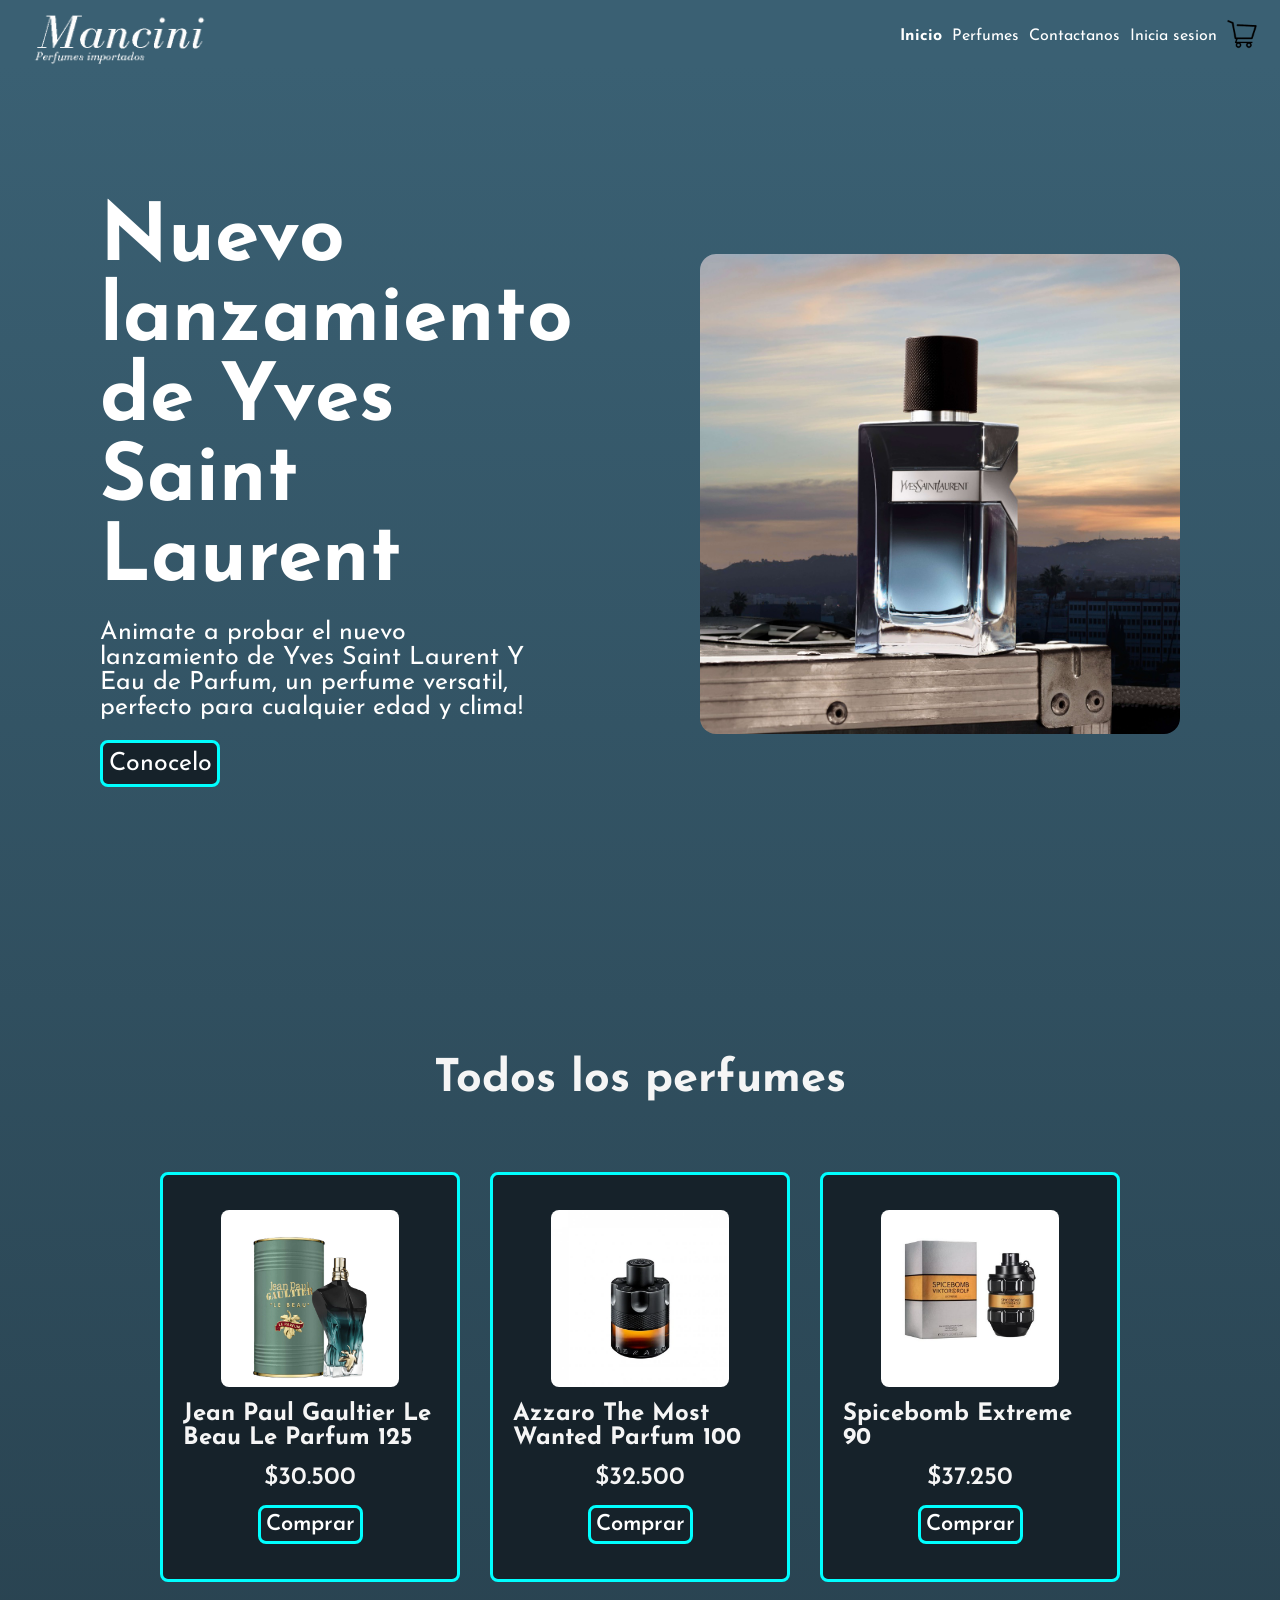
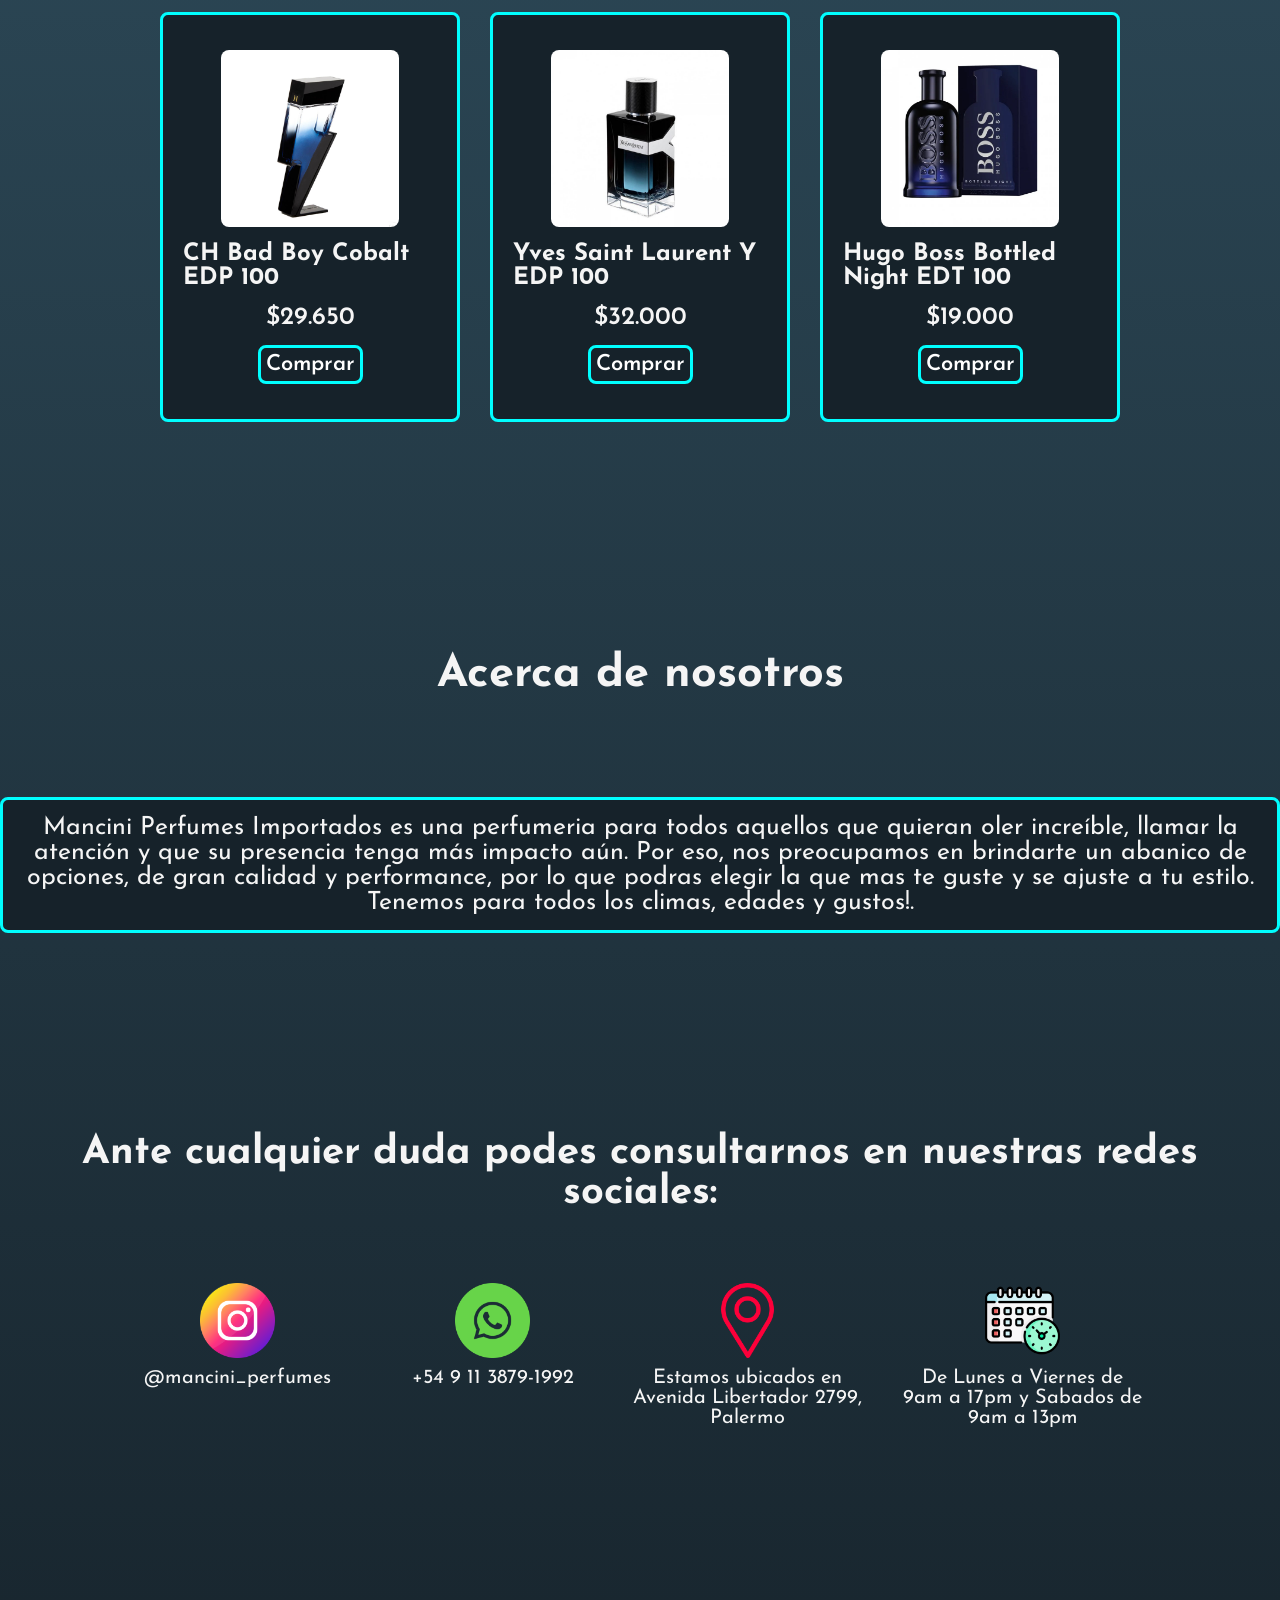
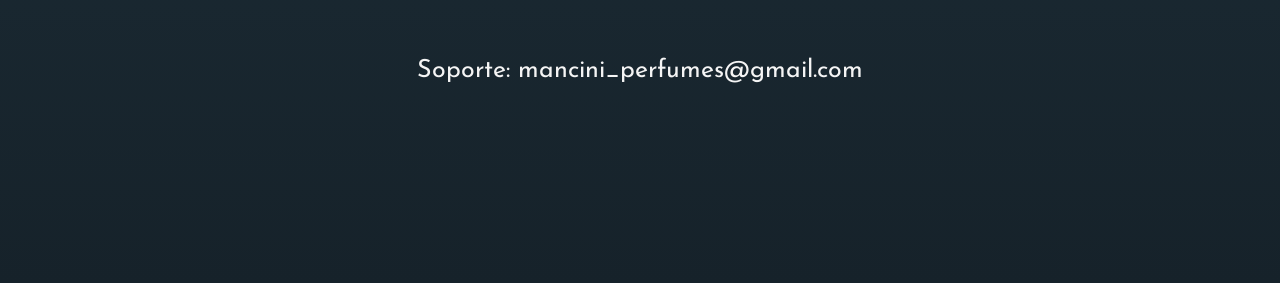
==== commit cb634509: "commit" ====
--- a/index.html
+++ b/index.html
@@ -31,7 +31,7 @@
             <div class="cart">                
                 <h2>Tus perfumes!</h2>
                 <!-- productos -->
-                <div class="cart-item">
+                <!-- <div class="cart-item">
                     <img src="./assets/img/perfumes/142495-b-le-beau-le-parfum-edp-125ml_1.jpg" alt="le beau">
                     <div class="item-info">
                         <h2 class="product-title">Le Beau Le Parfum</h2>
@@ -71,11 +71,11 @@
                         <span class="quantity-total">1</span>
                         <span class="quantity-plus">+</span>
                     </div>
-                </div>
+                </div> -->
                 <span class="end-cart-list"></span>
                 <div class="total-cart">
                     <p>Total:$</p>
-                    <span>81.500</span>
+                    <!-- <span>81.500</span> -->
                 </div>
                 <button class="btn-buy">Comprar</button>
             </div>
@@ -94,7 +94,7 @@
         <section id="products">
             <div class="titles"><h2 class="title-product">Todos los perfumes</h2></div>
             <div class="perfumes">
-                    <div class="le-beau">
+                    <!-- <div class="le-beau">
                         <img src="./assets/img/perfumes/142495-b-le-beau-le-parfum-edp-125ml_1.jpg" alt="lebeau" class="le-beau-le-parfum">
                         <h2 class="lebeau-title">Jean Paul Gaultier Le Beau Le Parfum 125ml</h2>
                         <p class="lebeau-price">$30.500</p>
@@ -134,7 +134,7 @@
                         <h2 class="bottled-title">Hugo Boss Bottled Night EDT 100ml</h2>
                         <p class="bottled-price">$19.000</p>
                         <a href="#" class="BuyBtn">Comprar</a>
-                    </div>
+                    </div> -->
             </div>
         </section>
 
@@ -168,6 +168,8 @@
         </section>
         <footer><p>Soporte: mancini_perfumes@gmail.com</p></footer>
         <div class="product-confirm"></div>
-    </main>  
+    </main>
+    <script src="./assets/data.js"></script>
+    <script src="./index.js"></script>  
 </body>
 </html>
--- a/assets/mediaquieries.css
+++ b/assets/mediaquieries.css
@@ -723,6 +723,10 @@
     #menu-toggle:checked + .navbar-list{
         display: flex;
     }
+
+    /* .open-menu{
+        display: flex;
+    } */
 }
 
     @media (max-width:545px){
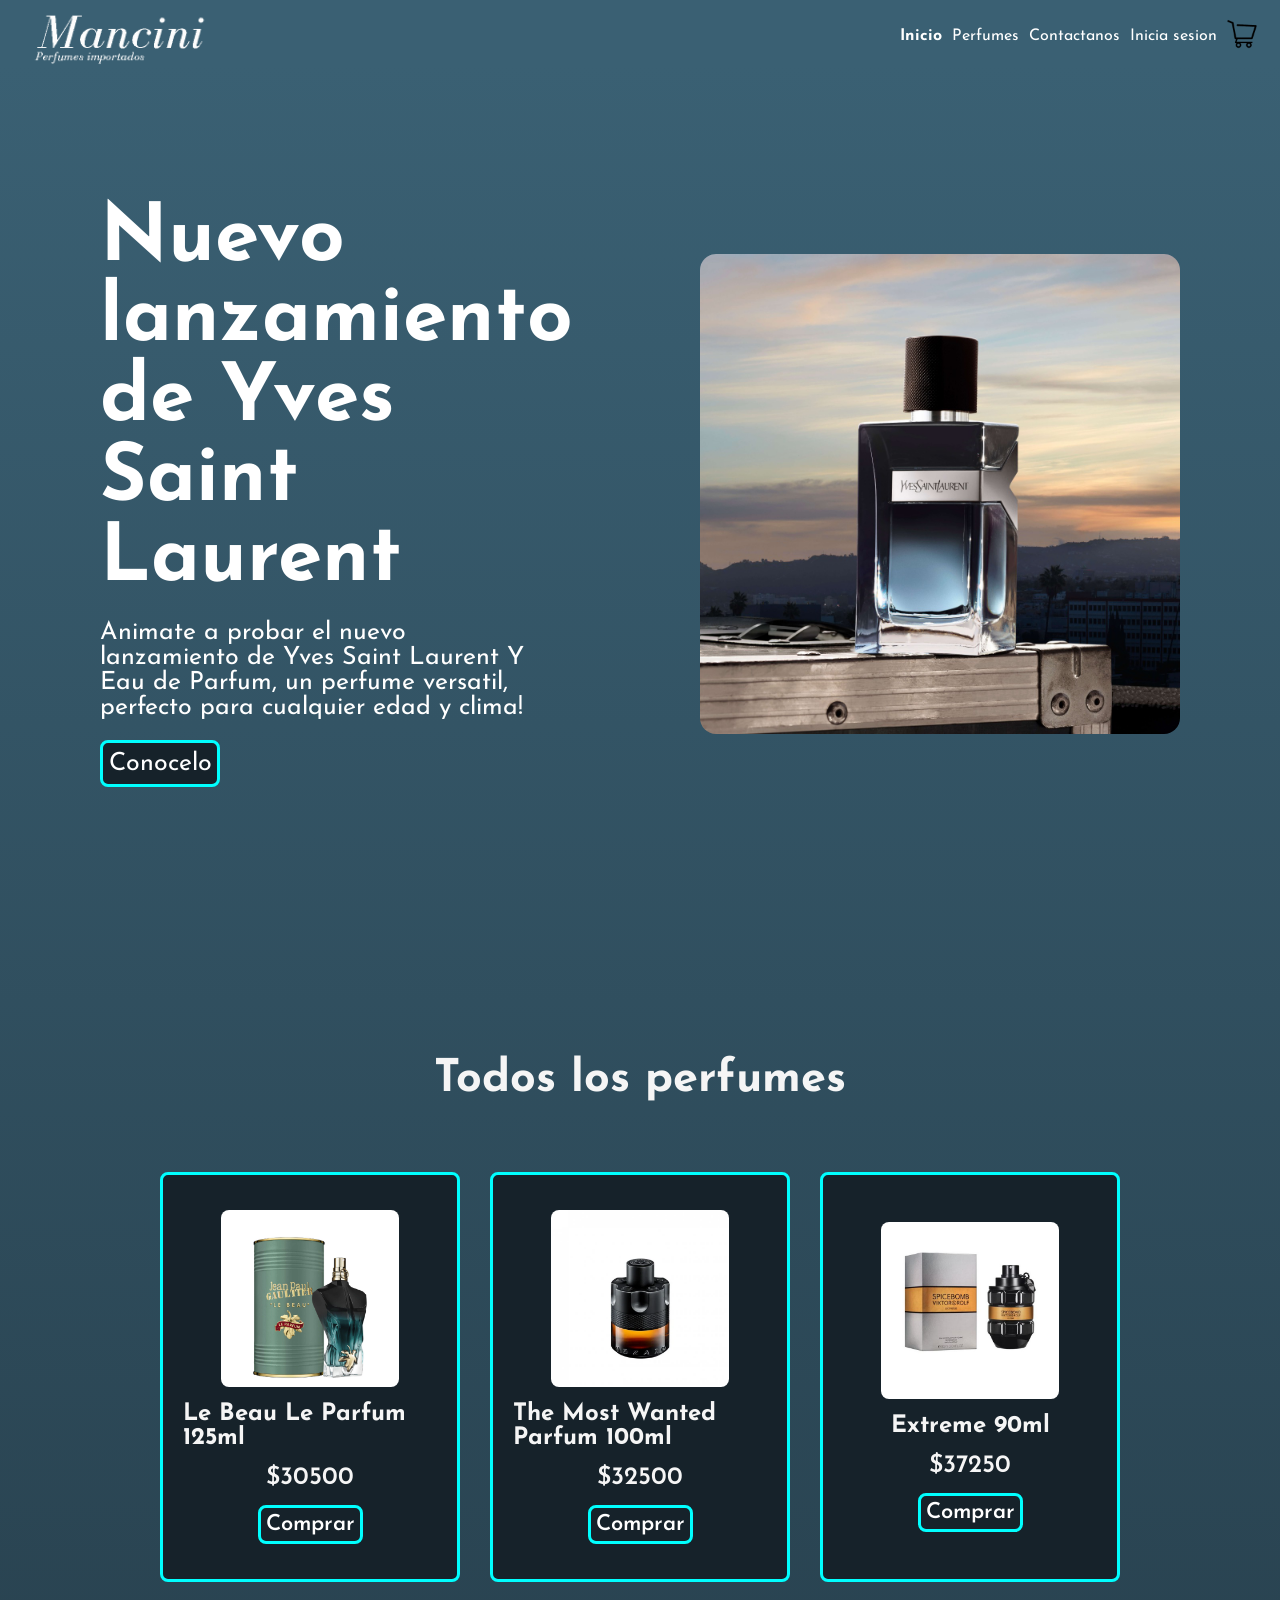
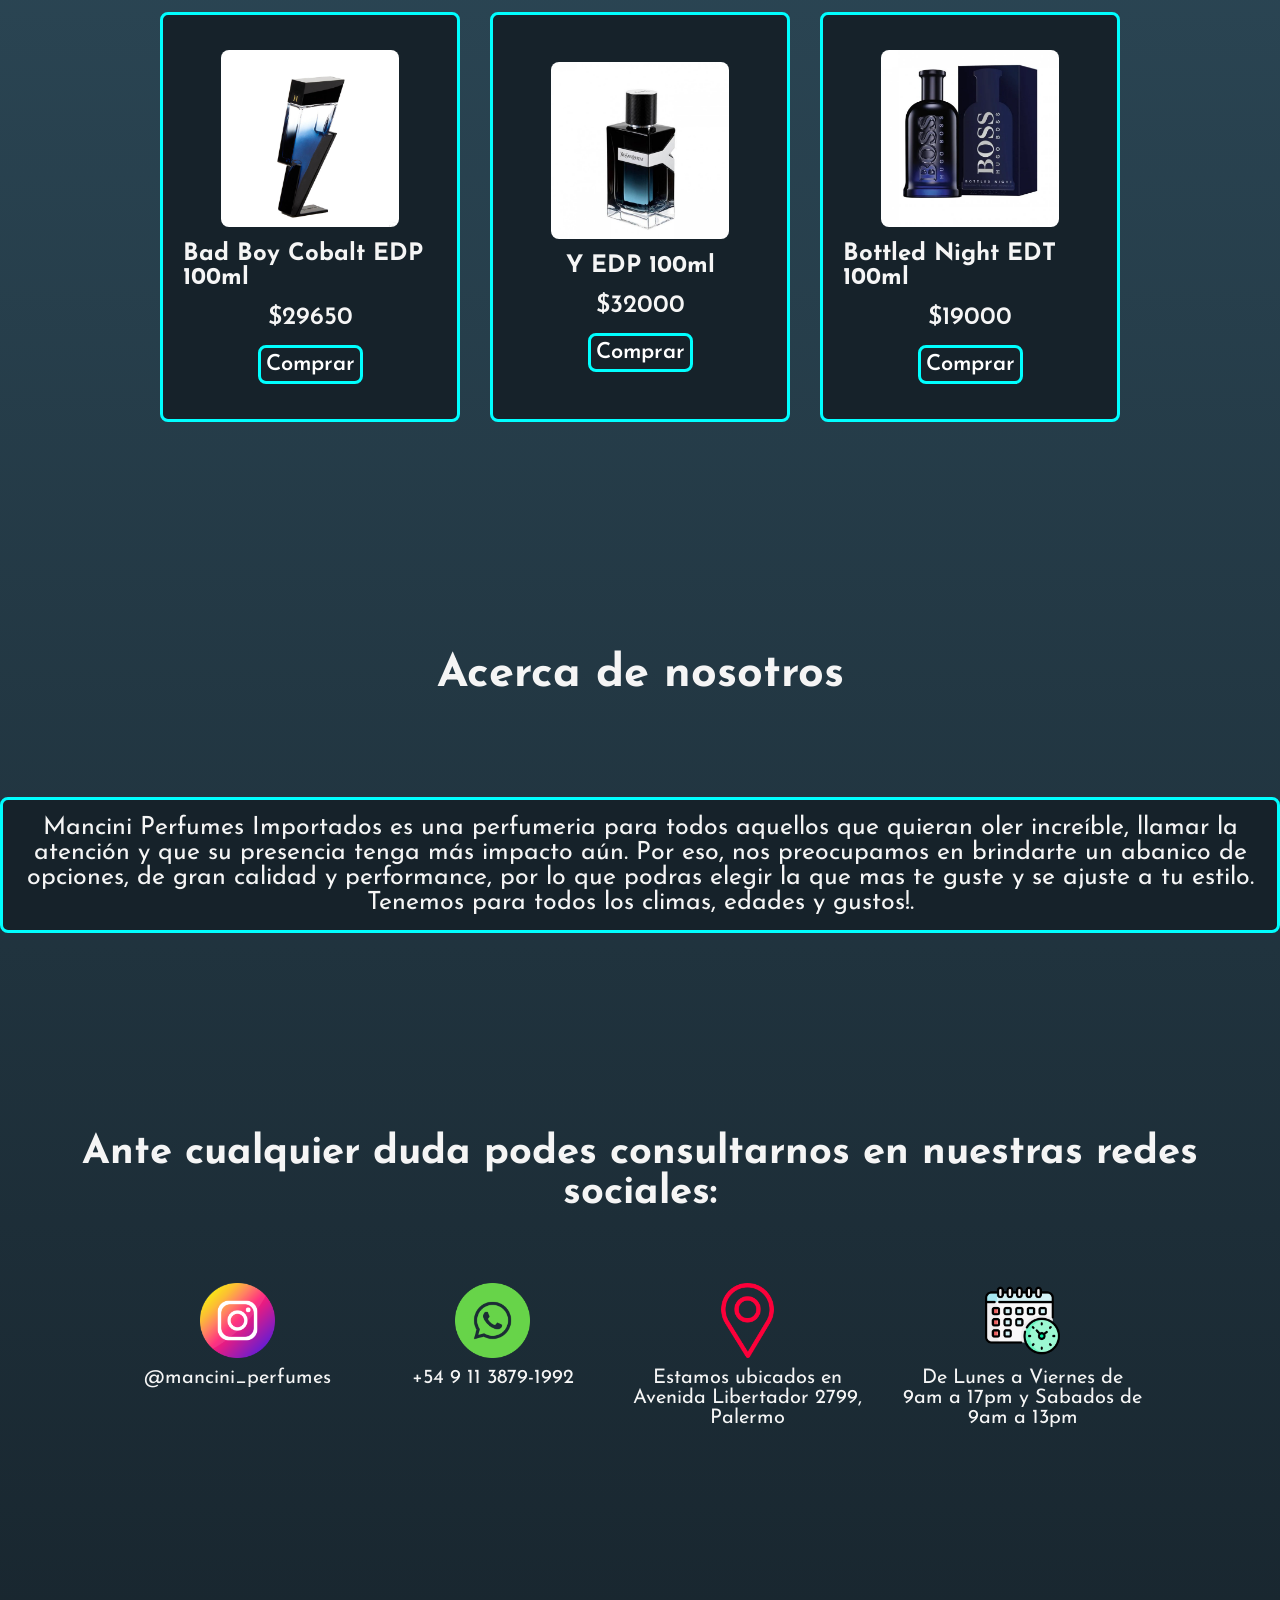
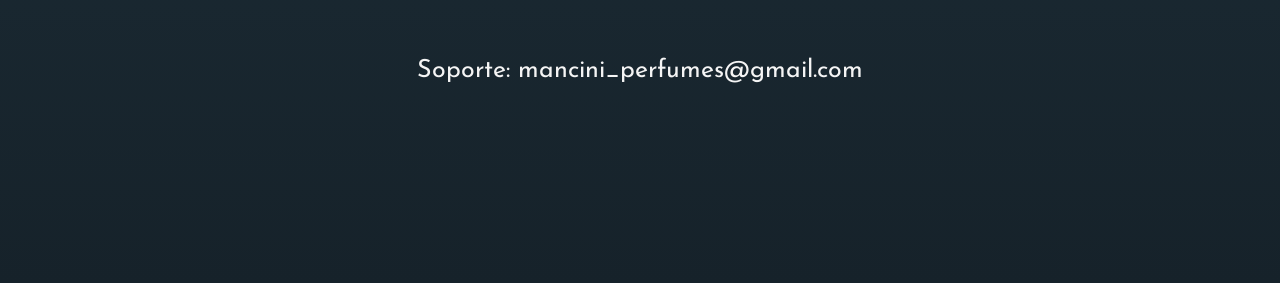
==== commit e26e56f9: "js" ====
--- a/index.html
+++ b/index.html
@@ -28,7 +28,7 @@
                 <div class="cart-icon"><img src="./assets/img/carrito-removebg-preview.png" alt="carrito de compras"></div>
             </label>
             <input type="checkbox" id="cart-toggle">
-            <div class="cart">                
+            <div class="cart" id="cartBox">                
                 <h2>Tus perfumes!</h2>
                 <!-- productos -->
                 <!-- <div class="cart-item">
@@ -75,7 +75,7 @@
                 <span class="end-cart-list"></span>
                 <div class="total-cart">
                     <p>Total:$</p>
-                    <!-- <span>81.500</span> -->
+                    <span>0</span>
                 </div>
                 <button class="btn-buy">Comprar</button>
             </div>
--- a/assets/style.css
+++ b/assets/style.css
@@ -108,6 +108,7 @@
     z-index: 2;
     overflow-y: scroll;
     display: none;
+    /* max-height: 700px; */
 }
 
 .cart::-webkit-scrollbar{
--- a/assets/mediaquieries.css
+++ b/assets/mediaquieries.css
@@ -1482,6 +1482,43 @@
 
         .title-product{
             font-size: 35px;
+        }
+
+         .cart{
+            position: absolute;
+            top: 65px;
+            right: 0;
+            padding: 50px 0px;
+            background: -webkit-linear-gradient(to bottom, #3A6073, #16222A);
+            background: linear-gradient(to bottom, #3A6073, #16222A);
+            border: 3px solid aqua;
+            border-top: 0px;
+            border-radius: 0.5rem;
+            display: flex;
+            flex-direction: column;
+            align-items: center;
+            gap: 20px;
+            z-index: 2;
+            overflow-y: scroll;
+            display: none;
+            /* max-height: 700px; */
+            width: 300px;
+        } 
+
+        .cart-item{
+            color: white;
+            display: flex;
+            align-items: center;
+            justify-content: space-between;
+            gap: 10px;
+            border: 3px solid aquamarine;
+            border-radius: 0.5rem;
+            padding: 5px;
+            width: 260px;
+        }
+
+        .cart-item img{
+            width: 55px;
         }
 
         .perfumes{
